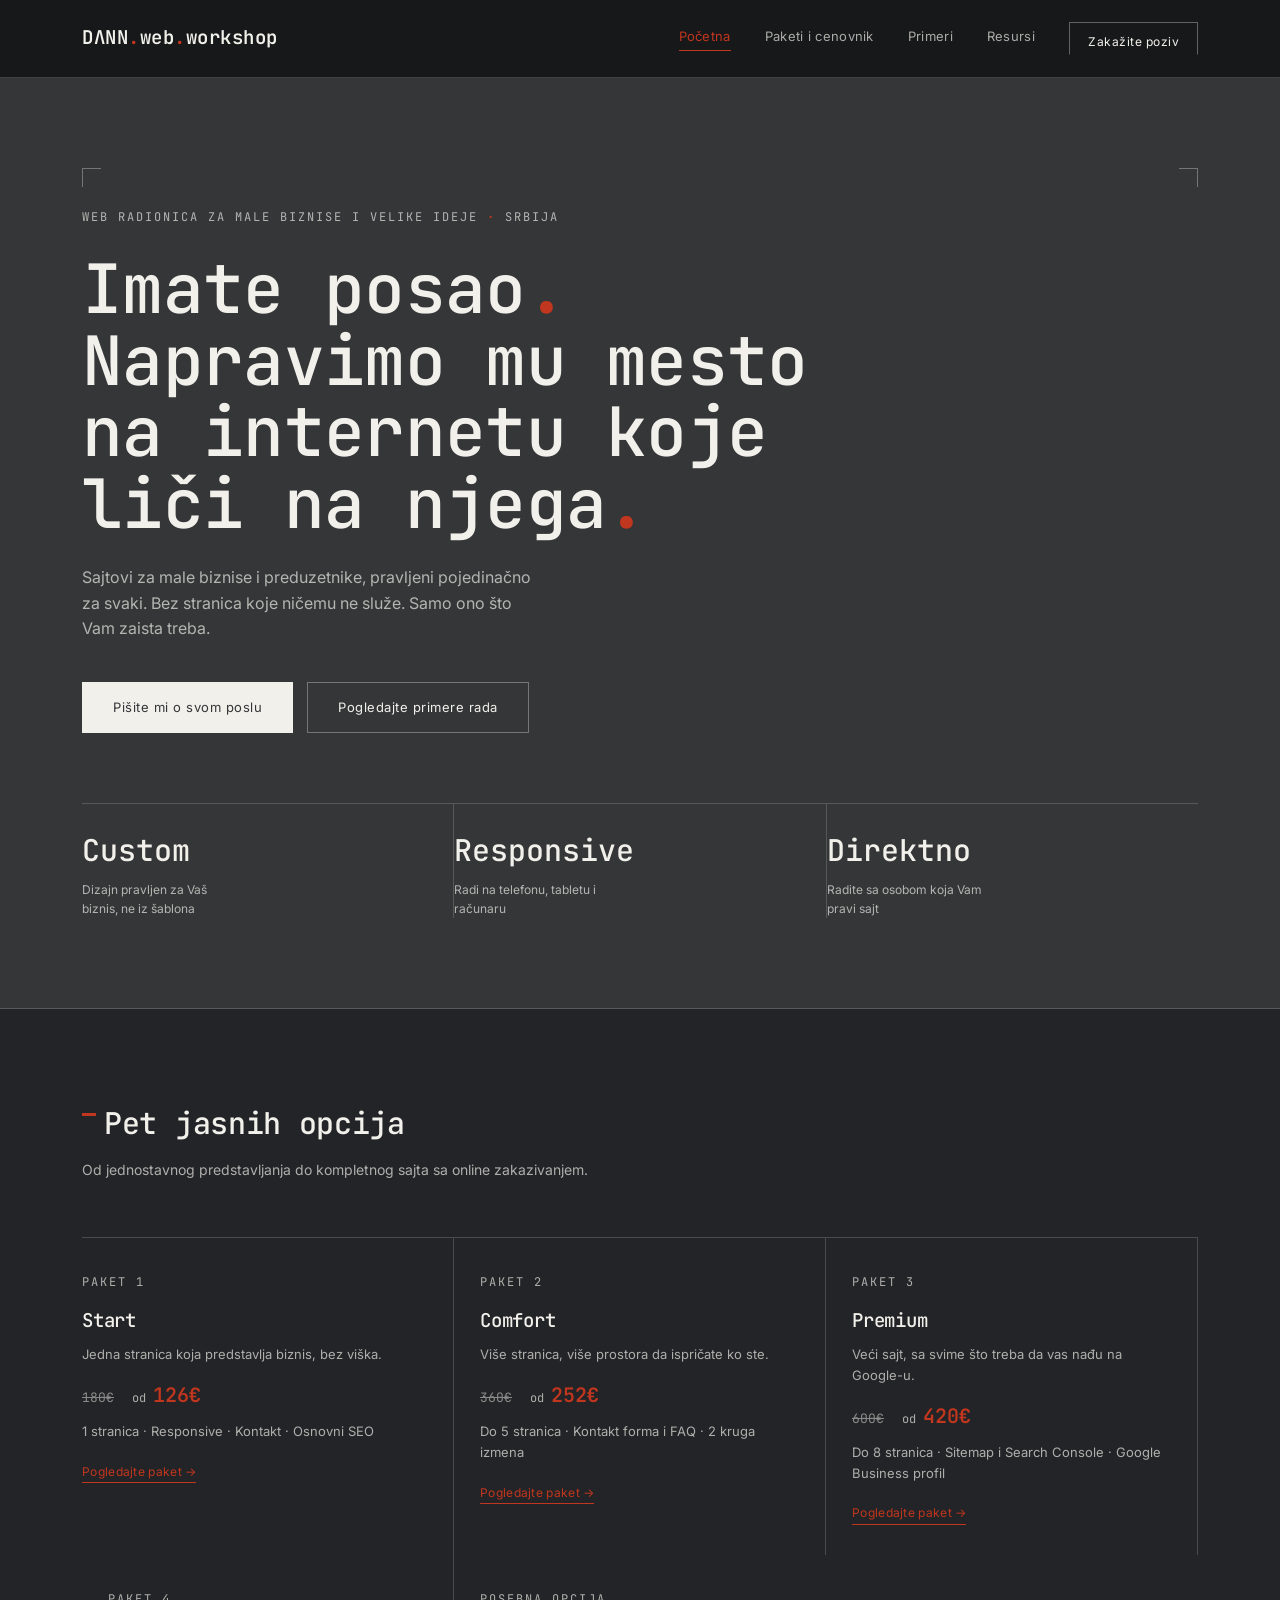
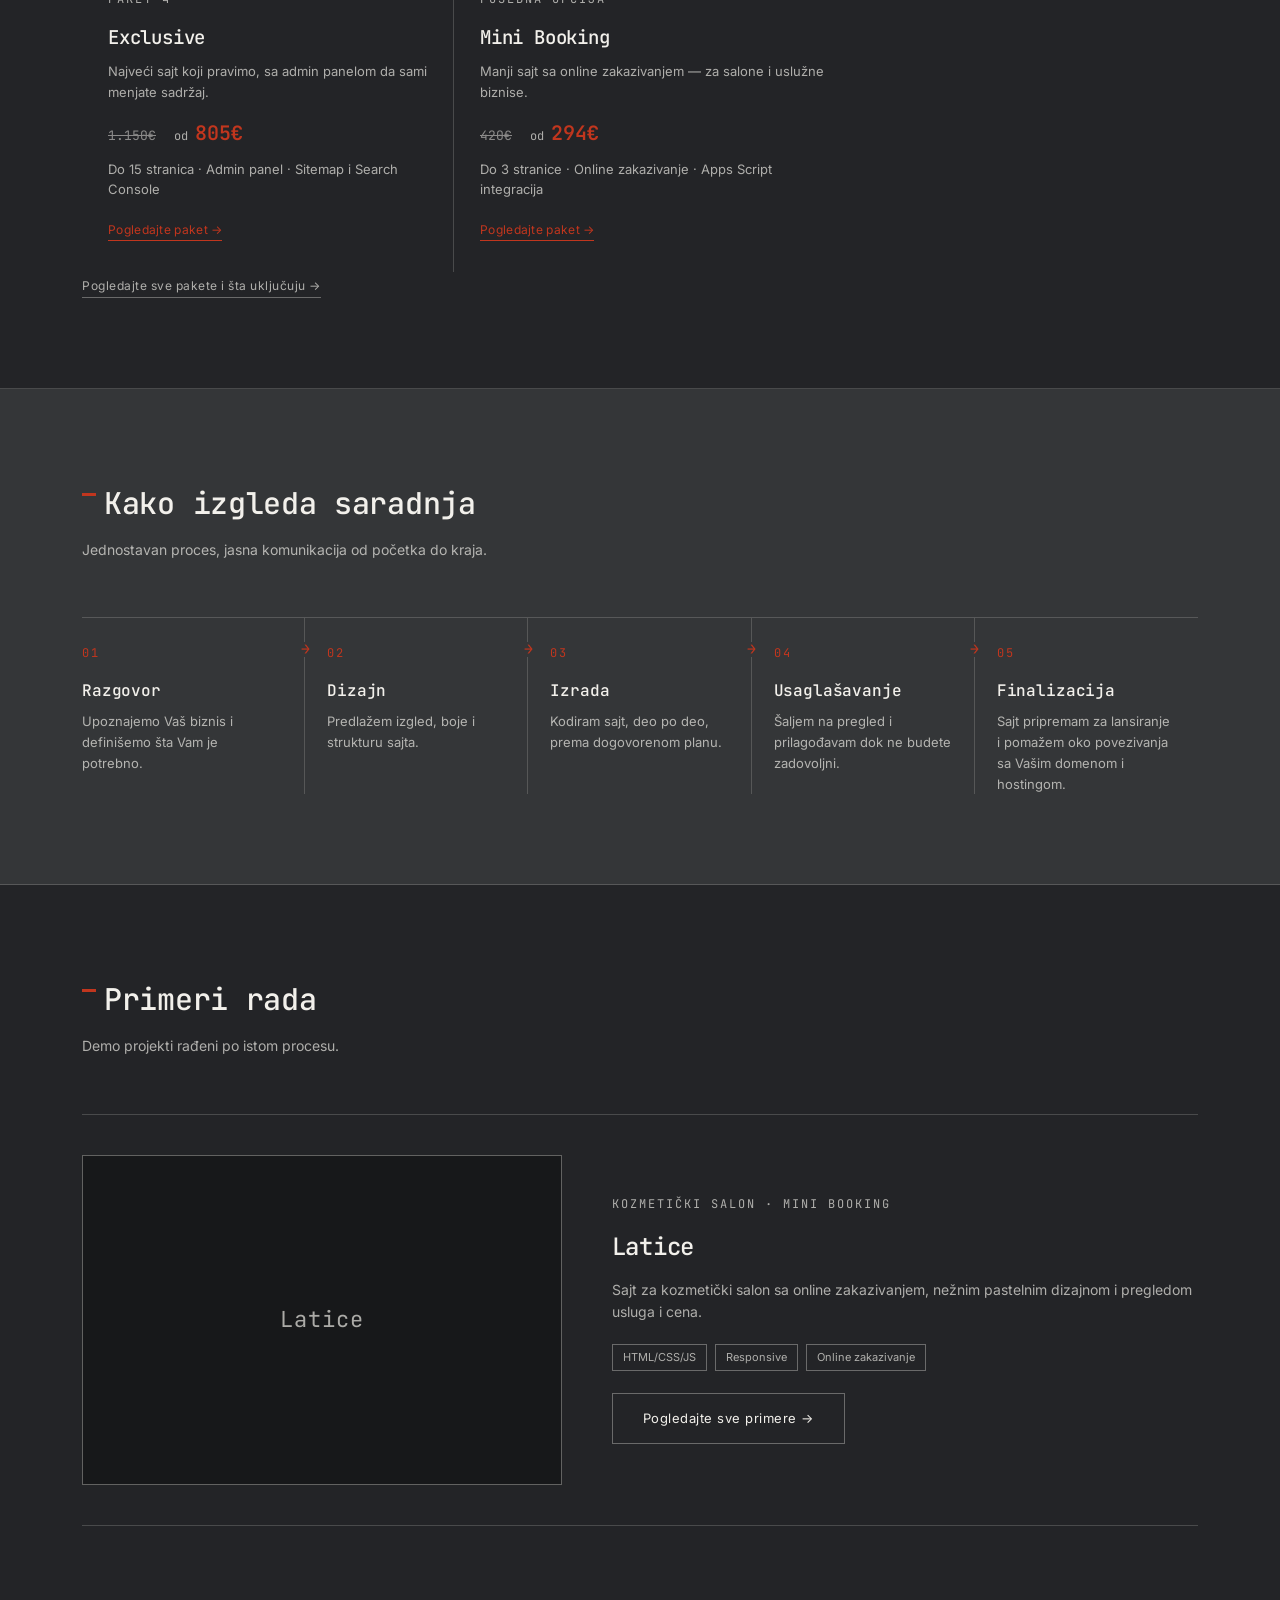
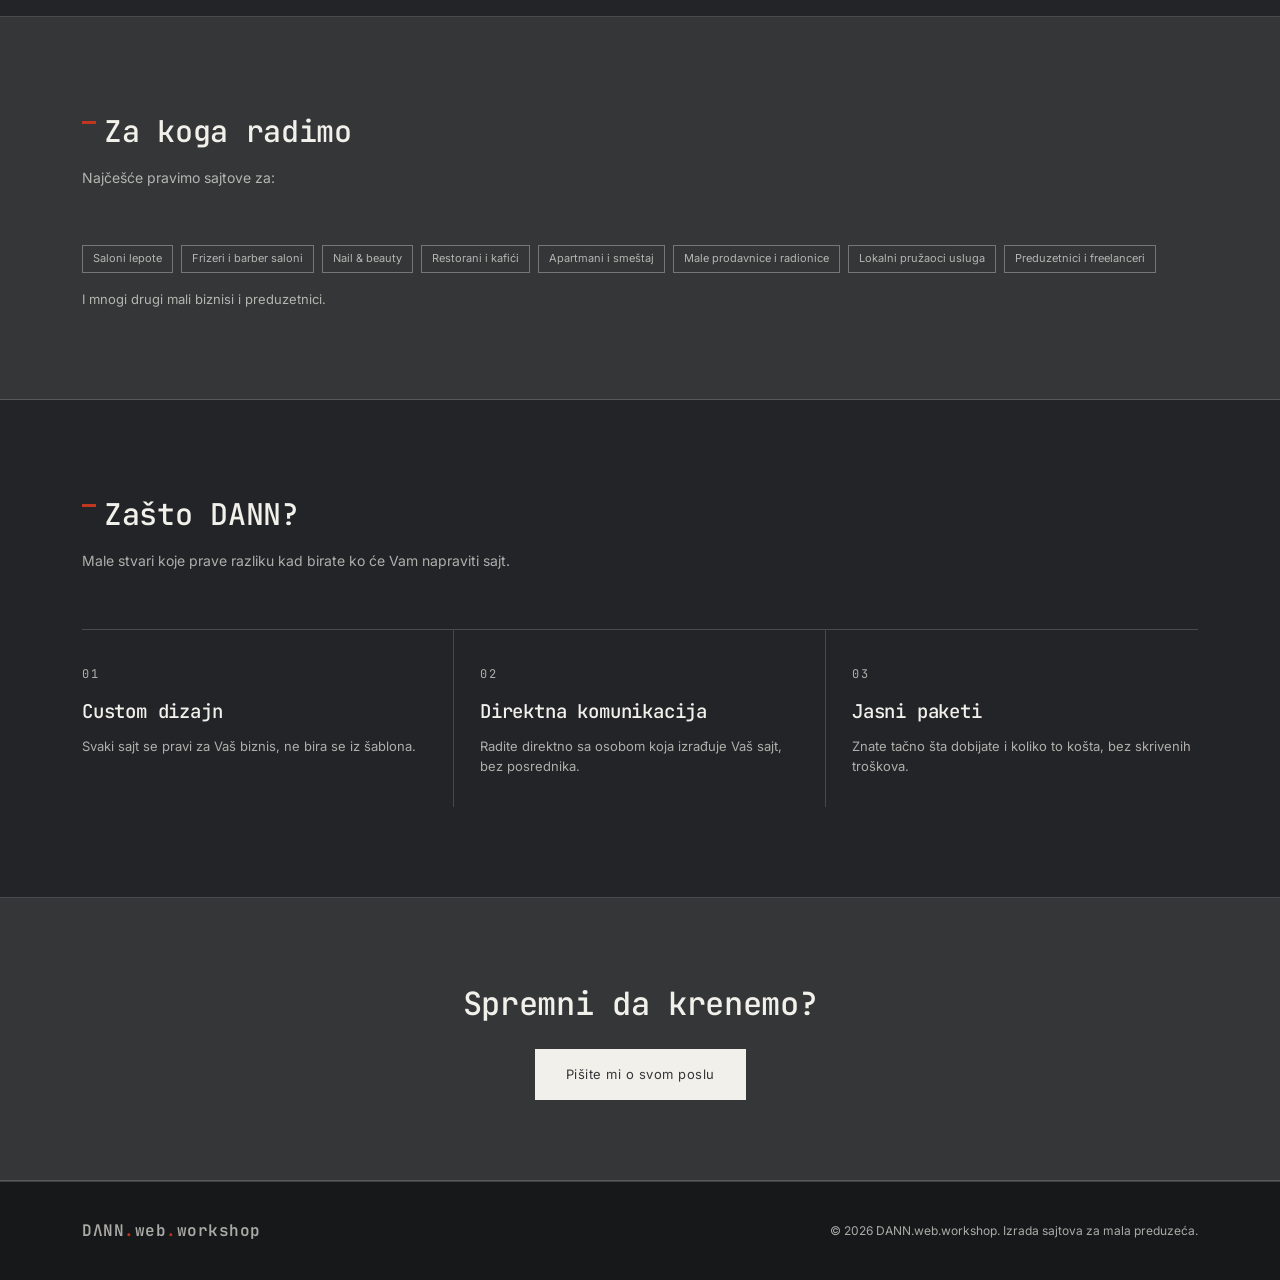
==== index.html @ cd4d071b "Add files via upload" ====
<!DOCTYPE html>
<html lang="sr">
<head>
<meta charset="UTF-8">
<meta name="viewport" content="width=device-width, initial-scale=1.0">
<meta name="color-scheme" content="light only">
<meta name="robots" content="noindex, follow"> <!-- UKLONI OVU LINIJU kad postavis pravi domen -->
<meta name="description" content="DANN.web.workshop — izrada modernih, brzih i funkcionalnih sajtova za mala preduzeća, preduzetnike i lokalne biznise.">
<link rel="canonical" href="https://dann-web.dann-standard.workers.dev/index.html">
<meta property="og:title" content="Izrada sajtova za male biznise | DANN.web.workshop">
<meta property="og:description" content="Custom sajtovi za male biznise, preduzetnike i lokalne uslužne delatnosti — jasni paketi, transparentne cene, direktna komunikacija.">
<meta property="og:type" content="website">
<meta property="og:url" content="https://dann-web.dann-standard.workers.dev/index.html">
<title>Izrada sajtova za male biznise | DANN.web.workshop</title>
<meta name="apple-mobile-web-app-title" content="DANN">
<meta name="apple-mobile-web-app-capable" content="yes">

<link rel="preconnect" href="https://fonts.googleapis.com">
<link href="https://fonts.googleapis.com/css2?family=JetBrains+Mono:wght@400;500;600;700&family=Inter:wght@300;400;500;600&display=swap" rel="stylesheet">

<link rel="icon" type="image/x-icon" href="favicon.ico">
<link rel="icon" type="image/png" sizes="16x16" href="favicon-16x16.png">
<link rel="icon" type="image/png" sizes="32x32" href="favicon-32x32.png">
<link rel="apple-touch-icon" sizes="180x180" href="apple-touch-icon.png">
<link rel="manifest" href="site.webmanifest">

<link rel="stylesheet" href="style.css">
</head>

<body>

<nav>
  <div class="container">
    <a href="index.html" class="brand" style="text-decoration:none;">
      DΛNN<span class="dot">.</span>web<span class="dot">.</span>workshop
    </a>

    <div class="nav-links">
      <a href="index.html" class="active">Početna</a>
      <a href="paketi.html">Paketi i cenovnik</a>
      <a href="primeri.html">Primeri</a>

      <a href="resursi.html">Resursi</a>
      <a href="kontakt.html" class="btn-nav">Zakažite poziv</a>
      <button class="burger" id="burgerBtn" aria-label="Otvorite meni" aria-expanded="false">
        <span></span><span></span><span></span>
      </button>
    </div>
  </div>
</nav>

<div class="mobile-menu" id="mobileMenu">
  <button class="mobile-menu__close" id="closeMenuBtn" aria-label="Zatvorite meni">ZATVORI ✕</button>
  <a href="index.html" class="mnav-link">Početna</a>
  <a href="paketi.html" class="mnav-link">Paketi i cenovnik</a>
  <a href="primeri.html" class="mnav-link">Primeri</a>
  <a href="resursi.html" class="mnav-link">Resursi</a>
  <a href="kontakt.html" class="mobile-menu__book mnav-link">Zakažite poziv</a>
</div>


<section class="hero">
  <div class="container">

    <span class="mono">
      Web radionica za male biznise i velike ideje
      <strong class="red-dot">·</strong> Srbija
    </span>

    <h1>
      Imate posao<strong class="red-dot">.</strong>
      Napravimo mu mesto na internetu koje liči na njega<strong class="red-dot">.</strong>
    </h1>

    <p>
      Sajtovi za male biznise i preduzetnike, pravljeni pojedinačno za svaki.
      Bez stranica koje ničemu ne služe. Samo ono što Vam zaista treba.
    </p>

    <div class="hero-actions">
      <a href="kontakt.html" class="btn-primary">
        Pišite mi o svom poslu
      </a>

      <a href="primeri.html" class="btn-secondary">
        Pogledajte primere rada
      </a>
    </div>

    <div class="hero-stats stagger">

      <div class="reveal">
        <div class="stat-num">Custom</div>
        <div class="stat-label">Dizajn pravljen za Vaš biznis, ne iz šablona</div>
      </div>

      <div class="reveal">
        <div class="stat-num">Responsive</div>
        <div class="stat-label">Radi na telefonu, tabletu i računaru</div>
      </div>

      <div class="reveal">
        <div class="stat-num">Direktno</div>
        <div class="stat-label">Radite sa osobom koja Vam pravi sajt</div>
      </div>

    </div>

  </div>
</section>


<section class="services section-surface">
  <div class="container">

    <div class="section-head">
      <h2>Pet jasnih opcija</h2>
      <p>
        Od jednostavnog predstavljanja do kompletnog sajta sa online zakazivanjem.
      </p>
    </div>

    <div class="teaser-row stagger">

      <div class="teaser-cell reveal">
        <span class="mono">Paket 1</span>
        <h3>Start</h3>
        <p>
          Jedna stranica koja predstavlja biznis, bez viška.
        </p>
        <div class="teaser-price">
          <span class="old">180€</span>
          <span class="new">126€</span>
        </div>
        <p class="teaser-features">1 stranica · Responsive · Kontakt · Osnovni SEO</p>
        <a href="paketi.html#start" class="teaser-cta">Pogledajte paket →</a>
      </div>

      <div class="teaser-cell reveal">
        <span class="mono">Paket 2</span>
        <h3>Comfort</h3>
        <p>
          Više stranica, više prostora da ispričate ko ste.
        </p>
        <div class="teaser-price">
          <span class="old">360€</span>
          <span class="new">252€</span>
        </div>
        <p class="teaser-features">Do 5 stranica · Kontakt forma i FAQ · 2 kruga izmena</p>
        <a href="paketi.html#comfort" class="teaser-cta">Pogledajte paket →</a>
      </div>

      <div class="teaser-cell reveal">
        <span class="mono">Paket 3</span>
        <h3>Premium</h3>
        <p>
          Veći sajt, sa svime što treba da vas nađu na Google-u.
        </p>
        <div class="teaser-price">
          <span class="old">600€</span>
          <span class="new">420€</span>
        </div>
        <p class="teaser-features">Do 8 stranica · Sitemap i Search Console · Google Business profil</p>
        <a href="paketi.html#premium" class="teaser-cta">Pogledajte paket →</a>
      </div>

      <div class="teaser-cell reveal">
        <span class="mono">Paket 4</span>
        <h3>Exclusive</h3>
        <p>
          Najveći sajt koji pravimo, sa admin panelom da sami menjate sadržaj.
        </p>
        <div class="teaser-price">
          <span class="old">1.150€</span>
          <span class="new">805€</span>
        </div>
        <p class="teaser-features">Do 15 stranica · Admin panel · Sitemap i Search Console</p>
        <a href="paketi.html#exclusive" class="teaser-cta">Pogledajte paket →</a>
      </div>

      <div class="teaser-cell reveal">
        <span class="mono">Posebna opcija</span>
        <h3>Mini Booking</h3>
        <p>
          Manji sajt sa online zakazivanjem — za salone i uslužne biznise.
        </p>
        <div class="teaser-price">
          <span class="old">420€</span>
          <span class="new">294€</span>
        </div>
        <p class="teaser-features">Do 3 stranice · Online zakazivanje · Apps Script integracija</p>
        <a href="paketi.html#mini-booking" class="teaser-cta">Pogledajte paket →</a>
      </div>

    </div>

    <a href="paketi.html" class="link-arrow">
      Pogledajte sve pakete i šta uključuju →
    </a>

  </div>
</section>


<section class="process">
  <div class="container">

    <div class="section-head">
      <h2>Kako izgleda saradnja</h2>
      <p>
        Jednostavan proces, jasna komunikacija od početka do kraja.
      </p>
    </div>

    <div class="process-grid stagger">

      <div class="process-step reveal">
        <span class="mono">01</span>
        <h3>Razgovor</h3>
        <p>
          Upoznajemo Vaš biznis i definišemo šta Vam je potrebno.
        </p>
      </div>

      <div class="process-step reveal">
        <span class="mono">02</span>
        <h3>Dizajn</h3>
        <p>
          Predlažem izgled, boje i strukturu sajta.
        </p>
      </div>

      <div class="process-step reveal">
        <span class="mono">03</span>
        <h3>Izrada</h3>
        <p>
          Kodiram sajt, deo po deo, prema dogovorenom planu.
        </p>
      </div>

      <div class="process-step reveal">
        <span class="mono">04</span>
        <h3>Usaglašavanje</h3>
        <p>
          Šaljem na pregled i prilagođavam dok ne budete zadovoljni.
        </p>
      </div>

      <div class="process-step reveal">
        <span class="mono">05</span>
        <h3>Finalizacija</h3>
        <p>
          Sajt pripremam za lansiranje i pomažem oko povezivanja sa Vašim domenom i hostingom.
        </p>
      </div>

    </div>

  </div>
</section>


<section class="portfolio section-surface" id="portfolio">
  <div class="container">

    <div class="section-head">
      <h2>Primeri rada</h2>
      <p>Demo projekti rađeni po istom procesu.</p>
    </div>

    <div class="portfolio-card reveal">

      <div class="portfolio-visual">
        <span>Latice</span>
      </div>

      <div class="portfolio-text">

        <span class="mono">
          Kozmetički salon · Mini Booking
        </span>

        <h3>Latice</h3>

        <p>
          Sajt za kozmetički salon sa online zakazivanjem, nežnim
          pastelnim dizajnom i pregledom usluga i cena.
        </p>

        <div class="tag-list">
          <span class="tag">HTML/CSS/JS</span>
          <span class="tag">Responsive</span>
          <span class="tag">Online zakazivanje</span>
        </div>

        <a href="primeri.html" class="btn-secondary">
          Pogledajte sve primere →
        </a>

      </div>
    </div>

  </div>
</section>


<section class="services-audience">
  <div class="container">

    <div class="section-head">
      <h2>Za koga radimo</h2>
      <p>Najčešće pravimo sajtove za:</p>
    </div>

    <div class="tag-list reveal" style="margin-bottom:16px;">
      <span class="tag">Saloni lepote</span>
      <span class="tag">Frizeri i barber saloni</span>
      <span class="tag">Nail &amp; beauty</span>
      <span class="tag">Restorani i kafići</span>
      <span class="tag">Apartmani i smeštaj</span>
      <span class="tag">Male prodavnice i radionice</span>
      <span class="tag">Lokalni pružaoci usluga</span>
      <span class="tag">Preduzetnici i freelanceri</span>
    </div>

    <p style="font-size:13px; color:var(--text-soft);">
      I mnogi drugi mali biznisi i preduzetnici.
    </p>

  </div>
</section>


<section class="services section-surface">
  <div class="container">

    <div class="section-head">
      <h2>Zašto DANN?</h2>
      <p>
        Male stvari koje prave razliku kad birate ko će Vam napraviti sajt.
      </p>
    </div>

    <div class="teaser-row stagger">

      <div class="teaser-cell reveal">
        <span class="mono">01</span>
        <h3>Custom dizajn</h3>
        <p>
          Svaki sajt se pravi za Vaš biznis, ne bira se iz šablona.
        </p>
      </div>

      <div class="teaser-cell reveal">
        <span class="mono">02</span>
        <h3>Direktna komunikacija</h3>
        <p>
          Radite direktno sa osobom koja izrađuje Vaš sajt, bez posrednika.
        </p>
      </div>

      <div class="teaser-cell reveal">
        <span class="mono">03</span>
        <h3>Jasni paketi</h3>
        <p>
          Znate tačno šta dobijate i koliko to košta, bez skrivenih troškova.
        </p>
      </div>

    </div>

  </div>
</section>


<section class="contact" style="padding: 80px 0; border-bottom: 1px solid var(--line); text-align:center;">

  <div class="container reveal">

    <h2 style="font-size:32px; margin-bottom:20px;">
      Spremni da krenemo?
    </h2>

    <a href="kontakt.html" class="btn-primary">
      Pišite mi o svom poslu
    </a>

  </div>

</section>


<footer>

  <div class="container" style="display:flex; justify-content:space-between; align-items:center; flex-wrap:wrap; gap:12px;">

    <div class="brand" style="font-size:16px;">
      DΛNN<span class="dot">.</span>web<span class="dot">.</span>workshop
    </div>

    <div>
      © 2026 DANN.web.workshop. Izrada sajtova za mala preduzeća.
    </div>

  </div>

</footer>


<script src="script.js"></script>

</body>
</html>
---- style.css ----
:root {
  --void: #17181A;
  --ink: #343638;
  --surface: #232427;
  --paper: #F2F0EB;
  --line: rgba(242,240,235,0.18);
  --line-strong: rgba(242,240,235,0.34);
  --text-soft: rgba(242,240,235,0.68);
  --accent: #C1361E;
  --ease: cubic-bezier(.22,.61,.36,1);
}
.red-dot {
  color: var(--accent);
  font-weight: 700;
  font-style: normal;
}
  * { margin: 0; padding: 0; box-sizing: border-box; }
  html { scroll-behavior: smooth; }

  body {
    font-family: 'Inter', sans-serif;
    background: var(--ink);
    color: var(--paper);
    line-height: 1.6;
  }

  h1, h2, h3 {
    font-family: 'JetBrains Mono', monospace;
    font-weight: 500;
    letter-spacing: -0.01em;
  }

  a { text-decoration: none; color: inherit; }

  .container {
    max-width: 1180px;
    margin: 0 auto;
    padding: 0 32px;
  }

  .mono {
    font-family: 'JetBrains Mono', monospace;
    font-size: 12px;
    letter-spacing: 2px;
    text-transform: uppercase;
    color: var(--text-soft);
  }

  /* ---------- BRAND / LOGO ---------- */
  .brand {
    font-family: 'JetBrains Mono', monospace;
    font-weight: 600;
    font-size: 19px;
    letter-spacing: 0.5px;
  }

  .brand .dot { color: var(--accent); }

  /* ---------- NAV ---------- */
 nav {
  position: sticky;
  top: 0;
  background: var(--void);
  border-bottom: 1px solid var(--line);
  z-index: 100;
}

  nav .container {
    display: flex;
    justify-content: space-between;
    align-items: center;
    padding: 22px 32px;
  }

  .nav-links {
    display: flex;
    align-items: center;
    gap: 34px;
    font-size: 13px;
    letter-spacing: 0.3px;
  }

  .burger {
    display: none;
    flex-direction: column;
    gap: 5px;
    width: 24px;
    background: none;
    border: none;
    cursor: pointer;
  }
  .burger span { height: 1px; background: var(--paper); width: 100%; }

  .nav-links a {
    position: relative;
    padding-bottom: 3px;
    border-bottom: 1px solid transparent;
    color: var(--text-soft);
    transition: color 0.2s ease, border-color 0.2s ease;
  }
  .nav-links a:hover { color: var(--paper); border-color: var(--line-strong); }

  .nav-links a.active {
    color: var(--accent);
    border-color: var(--accent);
  }

  .nav-links a:focus-visible,
  .btn-nav:focus-visible {
    outline: 2px solid var(--accent);
    outline-offset: 3px;
  }
  .nav-links a:active { opacity: 0.6; }

  .btn-nav {
    border: 1px solid var(--line-strong);
    color: var(--paper) !important;
    padding: 9px 18px;
    font-size: 12px;
    letter-spacing: 0.5px;
    transition: border-color 0.2s ease, color 0.2s ease;
  }
  .btn-nav:hover { border-color: var(--accent); color: var(--accent) !important; }

  /* ---------- HERO (asimetrican, blueprint uglovi) ---------- */
  .hero {
    padding: 130px 0 90px;
    border-bottom: 1px solid var(--line);
    position: relative;
  }

  .hero .container { position: relative; }

  .hero .container::before,
  .hero .container::after {
    content: '';
    position: absolute;
    width: 18px;
    height: 18px;
    top: -40px;
    border-top: 1px solid var(--line-strong);
  }
  .hero .container::before { left: 32px; border-left: 1px solid var(--line-strong); }
  .hero .container::after { right: 32px; border-right: 1px solid var(--line-strong); }

  .hero .mono { margin-bottom: 26px; display: block; }

  .hero h1 {
    font-size: clamp(38px, 6vw, 68px);
    line-height: 1.05;
    max-width: 780px;
    margin-bottom: 26px;
  }

  .hero h1 em {
    font-style: normal;
    color: var(--accent);
  }

  .hero p {
    font-size: 16px;
    color: var(--text-soft);
    max-width: 460px;
    margin-bottom: 40px;
  }

  .hero-actions { display: flex; gap: 14px; flex-wrap: wrap; }

  .btn-primary {
    display: inline-block;
    background: var(--paper);
    color: var(--ink);
    padding: 14px 30px;
    font-size: 13px;
    letter-spacing: 0.5px;
    border: 1px solid var(--paper);
    transition: background 0.2s ease, color 0.2s ease;
  }
  .btn-primary:hover { background: var(--accent); border-color: var(--accent); color: var(--paper); }

  .btn-secondary {
    display: inline-block;
    background: transparent;
    color: var(--paper);
    padding: 14px 30px;
    font-size: 13px;
    letter-spacing: 0.5px;
    border: 1px solid var(--line-strong);
    transition: border-color 0.2s ease, color 0.2s ease;
  }
  .btn-secondary:hover { border-color: var(--accent); color: var(--accent); }

  .hero-stats {
    display: flex;
    gap: 0;
    margin-top: 70px;
    border-top: 1px solid var(--line);
  }

  .hero-stats > div {
    flex: 1;
    padding: 22px 0 0;
    border-right: 1px solid var(--line);
  }
  .hero-stats > div:last-child { border-right: none; }

  .stat-num {
    font-family: 'JetBrains Mono', monospace;
    font-size: 30px;
    font-weight: 500;
  }
  .stat-label {
    font-size: 12px;
    color: var(--text-soft);
    margin-top: 6px;
    max-width: 160px;
  }

  /* ---------- SECTION HEAD ---------- */
  .section-head {
    margin-bottom: 56px;
    max-width: 560px;
  }
  .section-head h2 { font-size: 30px; margin-bottom: 12px; position: relative; padding-left: 22px; }
  .section-head h2::before {
    content: "";
    position: absolute;
    left: 0;
    top: 14px;
    width: 14px;
    height: 3px;
    background: var(--accent);
  }
  .section-head p { color: var(--text-soft); font-size: 14px; }

  /* ---------- PAGE TITLE (podstranice) ---------- */
  .page-title {
    padding: 140px 0 64px;
    border-bottom: 1px solid var(--line);
  }
  .page-title .mono { display: block; margin-bottom: 20px; }
  .page-title h1 { font-size: clamp(34px, 5vw, 52px); max-width: 760px; }
  .page-title p { color: var(--text-soft); font-size: 15px; max-width: 560px; margin-top: 18px; }

  /* ---------- USLUGE (teaser row na Početnoj) - bez kartica, samo hairline kolone ---------- */
  .services { padding: 90px 0; border-bottom: 1px solid var(--line); }

  .teaser-row {
    display: grid;
    grid-template-columns: repeat(3, 1fr);
    border-top: 1px solid var(--line);
  }
  .teaser-cell {
    padding: 30px 26px 30px 0;
    border-right: 1px solid var(--line);
  }
  .teaser-cell:last-child { border-right: none; padding-right: 0; }
  .teaser-cell:not(:first-child) { padding-left: 26px; }
  .teaser-cell h3 { font-size: 19px; margin: 12px 0 8px; }
  .teaser-cell p { font-size: 13px; color: var(--text-soft); }

  .teaser-price {
    margin: 14px 0 10px;
    font-family: 'JetBrains Mono', monospace;
  }
  .teaser-price .old {
    text-decoration: line-through;
    opacity: .5;
    font-size: 13px;
    margin-right: 8px;
  }
  .teaser-price .new { font-size: 20px; font-weight: 600; color: var(--accent); }
  .teaser-price .new::before { content: 'od '; font-size: 12px; font-weight: 400; color: var(--text-soft); }

  .teaser-features {
    font-size: 12px;
    color: var(--text-soft);
    margin-bottom: 16px;
    line-height: 1.6;
  }

  .teaser-cta {
    display: inline-block;
    font-size: 12px;
    letter-spacing: 0.3px;
    color: var(--accent);
    border-bottom: 1px solid var(--accent);
    padding-bottom: 1px;
  }
  .teaser-cta:hover { opacity: .8; }

  .link-arrow {
    display: inline-block;
    font-size: 12px;
    letter-spacing: 0.5px;
    color: var(--text-soft);
    border-bottom: 1px solid var(--line-strong);
    padding-bottom: 2px;
  }
  .link-arrow:hover { color: var(--accent); border-color: var(--accent); }

  /* ---------- PROCES teaser (Početna) - asimetrican, bez ikonica ---------- */
  .process { padding: 90px 0; border-bottom: 1px solid var(--line); }

  .process-grid {
    display: grid;
    grid-template-columns: repeat(5, 1fr);
    gap: 0;
    border-top: 1px solid var(--line);
  }
  .process-step {
    position: relative;
    padding: 26px 22px 0 0;
    border-right: 1px solid var(--line);
  }
  .process-step:last-child { border-right: none; }
  .process-step:not(:first-child) { padding-left: 22px; }
  .process-step:not(:last-child)::after {
    content: '→';
    position: absolute;
    top: 24px;
    right: -13px;
    color: var(--accent);
    font-family: 'JetBrains Mono', monospace;
    font-size: 15px;
    line-height: 1;
    background: var(--ink);
    width: 24px;
    text-align: center;
  }
  .process-step .mono { color: var(--accent); margin-bottom: 14px; display: block; }
  .process-step h3 { font-size: 16px; margin-bottom: 8px; }
  .process-step p { font-size: 13px; color: var(--text-soft); }

  /* ---------- PORTFOLIO teaser (Početna) ---------- */
  .portfolio { padding: 90px 0; border-bottom: 1px solid var(--line); }

  .portfolio-card {
    display: grid;
    grid-template-columns: 0.9fr 1.1fr;
    gap: 50px;
    align-items: center;
    border-top: 1px solid var(--line);
    border-bottom: 1px solid var(--line);
    padding: 40px 0;
  }

.portfolio-visual {
  aspect-ratio: 16/11;
  background: var(--void);
  border: 1px solid var(--line-strong);
  display: flex; align-items: center; justify-content: center;
}
  .portfolio-visual span {
    font-family: 'JetBrains Mono', monospace;
    font-size: 22px;
    color: var(--text-soft);
    letter-spacing: 1px;
  }

  .portfolio-text .mono { margin-bottom: 14px; display: block; }
  .portfolio-text h3 { font-size: 24px; margin-bottom: 12px; }
  .portfolio-text p { font-size: 14px; color: var(--text-soft); margin-bottom: 20px; }

  .tag-list { display: flex; gap: 8px; flex-wrap: wrap; margin-bottom: 22px; }
  .tag {
    font-size: 11px;
    padding: 4px 10px;
    border: 1px solid var(--line-strong);
    color: var(--text-soft);
  }

  /* ---------- ZA KOGA RADIMO (Početna) ---------- */
  .services-audience { padding: 90px 0; border-bottom: 1px solid var(--line); }


  /* ---------- CENOVNIK — LEDGER STIL, ne kartice ---------- */
  .price-grid {
  display: grid;
  grid-template-columns: repeat(4, 1fr);
  border-top: 1px solid var(--line-strong);
  border-bottom: 1px solid var(--line-strong);
}

  /* Za sekcije sa samo jednim paketom (npr. Mini Booking) —
     ista vizuelna porodica kao price-grid, ali bez praznih kolona */
  .price-grid-single {
    display: grid;
    grid-template-columns: minmax(0, 420px);
    border-top: 1px solid var(--line-strong);
    border-bottom: 1px solid var(--line-strong);
  }
  .price-grid-single .price-card { padding-right: 0; }

  /* Istaknuta promo napomena iznad cenovnika */
  .promo-banner {
    font-size: 13px;
    color: var(--text-soft);
    border: 1px solid var(--line-strong);
    padding: 14px 20px;
    margin-bottom: 40px;
    display: flex;
    align-items: baseline;
    gap: 10px;
    flex-wrap: wrap;
  }
  .promo-banner .mono { color: var(--accent); }
  .promo-banner strong { color: var(--paper); }

  .price-card {
    padding: 34px 26px 34px 0;
    border-right: 1px solid var(--line);
  }
  .price-card:last-child { border-right: none; }
  .price-card:not(:first-child) { padding-left: 26px; }

  .price-card.featured { border-left: none; }
  .price-card.featured .mono { color: var(--accent); }

  .price-card h3 { font-size: 17px; margin: 10px 0 8px; color: var(--text-soft); font-weight: 400; }

  .price-amount {
    font-family: 'JetBrains Mono', monospace;
    font-size: 34px;
    font-weight: 500;
    margin: 10px 0 14px;
  }
  .price-amount span { font-size: 13px; font-weight: 400; color: var(--text-soft); }
  .price-desc { font-size: 13px; color: var(--text-soft); margin-bottom: 18px; }

  .price-features {
    list-style: none;
    font-size: 13px;
    color: var(--text-soft);
  }
  .price-features li {
    padding: 7px 0;
    padding-left: 16px;
    position: relative;
    border-top: 1px solid var(--line);
  }
  .price-features li:first-child { border-top: none; }
  .price-features li::before {
    content: '–';
    position: absolute;
    left: 0;
    color: var(--accent);
  }

  /* ---------- CENOVNIK — DODACI (ledger tabela) ---------- */
  .addon-section { padding: 90px 0; border-bottom: 1px solid var(--line); }

  .addon-table {
    border-top: 1px solid var(--line-strong);
  }

  .addon-row {
    display: grid;
    grid-template-columns: 1fr 160px 100px;
    align-items: baseline;
    padding: 16px 0;
    border-bottom: 1px solid var(--line);
    gap: 16px;
  }

  .addon-row .naziv { font-size: 14px; display: block; }
  .addon-row .opis { font-size: 12.5px; color: var(--text-soft); display: block; margin-top: 3px; }
  .addon-row .ukljuceno {
    font-size: 11.5px;
    color: var(--text-soft);
    text-align: left;
  }
  .addon-row .cena {
    font-family: 'JetBrains Mono', monospace;
    font-weight: 500;
    white-space: nowrap;
    font-size: 14px;
    color: var(--accent);
    text-align: right;
  }
  .addon-row .cena-old {
    display: block;
    font-size: 11px;
    font-weight: 400;
    text-decoration: line-through;
    opacity: .5;
    color: var(--text-soft);
  }
  .addon-row .cena-new {
    display: block;
    font-size: 15px;
    font-weight: 600;
    color: var(--accent);
    margin-top: 2px;
  }

  /* ---------- PROCES stranica — indeks, ne kartice ---------- */
  .timeline { padding: 100px 0; }

  .timeline-list {
    border-top: 1px solid var(--line-strong);
  }

  .timeline-item {
    display: grid;
    grid-template-columns: 90px 1fr;
    gap: 28px;
    padding: 30px 0;
    border-bottom: 1px solid var(--line);
  }

  .timeline-num {
    font-family: 'JetBrains Mono', monospace;
    font-size: 13px;
    letter-spacing: 1px;
    color: var(--accent);
    padding-top: 4px;
  }

  .timeline-content h3 { font-size: 19px; margin-bottom: 8px; font-weight: 500; }
  .timeline-content p { color: var(--text-soft); font-size: 14px; max-width: 520px; }

  /* ---------- DEMO / PRIMERI ---------- */
  .demo-grid { padding: 90px 0; }

  .demo-card {
    display: grid;
    grid-template-columns: 0.9fr 1.1fr;
    gap: 50px;
    align-items: center;
    padding: 40px 0;
    border-bottom: 1px solid var(--line);
  }
  .demo-card:first-child { border-top: 1px solid var(--line-strong); }

  .demo-visual {
    aspect-ratio: 16/11;
    display: flex;
    align-items: center;
    justify-content: center;
    border: 1px solid var(--line-strong);
  }
  .demo-visual span {
    font-family: 'JetBrains Mono', monospace;
    font-size: 20px;
    letter-spacing: 1px;
  }

.demo-latice,
.demo-stil,
.demo-sapica {
  background: var(--surface);
}

.demo-latice span { color: #D9A7A0; }
.demo-stil span { color: #C9A66B; }
.demo-sapica span { color: #9FC98A; }

  /* ---------- O NAMA / ABOUT ---------- */
  .about { padding: 90px 0; border-bottom: 1px solid var(--line); }

  .about-grid {
    display: grid;
    grid-template-columns: 1fr 1.4fr;
    gap: 50px;
    border-top: 1px solid var(--line);
    padding-top: 40px;
  }
  .about h2 { font-size: 28px; margin-bottom: 18px; }
  .about-text p { font-size: 15px; color: var(--text-soft); margin-bottom: 16px; max-width: 560px; }

  /* ---------- FAQ ---------- */
  .faq { padding: 90px 0; border-bottom: 1px solid var(--line); }

  .faq-list { border-top: 1px solid var(--line-strong); }

  .faq-item {
    border-bottom: 1px solid var(--line);
    padding: 18px 0;
  }

  .faq-item summary {
    cursor: pointer;
    font-family: 'JetBrains Mono', monospace;
    font-size: 15px;
    list-style: none;
    display: flex;
    justify-content: space-between;
    align-items: center;
    gap: 16px;
  }
  .faq-item summary::-webkit-details-marker { display: none; }
  .faq-item summary::after {
    content: '+';
    font-size: 22px;
    line-height: 1;
    color: var(--accent);
    flex-shrink: 0;
    transition: transform .3s var(--ease);
  }
  .faq-item[open] summary::after { transform: rotate(45deg); }

  .faq-item p {
    margin-top: 12px;
    font-size: 14px;
    color: var(--text-soft);
    max-width: 640px;
  }

  /* ---------- KONTAKT ---------- */
  .contact { padding: 90px 0; }

  .contact-grid {
    display: grid;
    grid-template-columns: 0.8fr 1.2fr;
    gap: 60px;
    border-top: 1px solid var(--line);
    padding-top: 44px;
  }

  .contact-info h2 { font-size: 28px; margin-bottom: 18px; }
  .contact-info p { color: var(--text-soft); font-size: 14px; margin-bottom: 30px; max-width: 380px; }

  .contact-detail { margin-bottom: 20px; }
  .contact-detail .mono { margin-bottom: 4px; display: block; }
  .contact-detail div:last-child { font-size: 15px; }

  .form-group { margin-bottom: 20px; }
  .form-group label {
    display: block;
    font-size: 11px;
    letter-spacing: 0.5px;
    color: var(--text-soft);
    margin-bottom: 8px;
    text-transform: uppercase;
  }
  .form-group input,
  .form-group select,
  .form-group textarea {
    width: 100%;
    padding: 12px 0;
    border: none;
    border-bottom: 1px solid var(--line-strong);
    background: transparent;
    font-family: 'Inter', sans-serif;
    font-size: 14px;
    color: var(--paper);
  }
  .form-group select option { color: #111; }
  .form-group input:focus,
  .form-group select:focus,
  .form-group textarea:focus {
    outline: none;
    border-bottom-color: var(--accent);
  }
  .form-group textarea { resize: vertical; min-height: 80px; }

  .btn-submit {
    background: var(--paper);
    color: var(--ink);
    border: 1px solid var(--paper);
    padding: 14px 30px;
    font-family: 'Inter', sans-serif;
    font-size: 13px;
    letter-spacing: 0.5px;
    cursor: pointer;
    transition: background 0.2s ease, color 0.2s ease;
  }
  .btn-submit:hover { background: var(--accent); border-color: var(--accent); color: var(--paper); }

  .confirmation {
    display: none;
    margin-top: 20px;
    padding-top: 16px;
    border-top: 1px solid var(--line);
    font-size: 13px;
    color: var(--text-soft);
  }

  /* ---------- FOOTER ---------- */
  footer {
    padding: 36px 0;
    background: var(--void);
    border-top: 1px solid var(--line);
    font-size: 12px;
    color: var(--text-soft);
  }

  /* ---------- RESPONSIVE ---------- */
  @media (max-width: 860px) {
    .nav-links a:not(.btn-nav) { display: none; }
    .burger { display: flex; }
    .price-grid { grid-template-columns: 1fr; }
    .price-card { border-right: none !important; padding-left: 0 !important; border-bottom: 1px solid var(--line); padding-bottom: 30px; }
    .teaser-row { grid-template-columns: 1fr; }
    .teaser-cell { border-right: none !important; padding-left: 0 !important; border-bottom: 1px solid var(--line); padding-bottom: 24px; }
    .process-grid { grid-template-columns: 1fr; }
    .process-step { border-right: none !important; padding-left: 0 !important; padding-right: 0 !important; border-bottom: 1px solid var(--line); padding-bottom: 24px; margin-bottom: 24px; }
    .process-step:last-child { border-bottom: none; margin-bottom: 0; }
    .process-step::after { content: '↓' !important; right: auto !important; left: 50%; top: auto !important; bottom: -21px; transform: translateX(-50%); }
    .process-step:last-child::after { display: none; }
    .portfolio-card, .demo-card { grid-template-columns: 1fr; }
    .about-grid, .contact-grid { grid-template-columns: 1fr; }
    .addon-row { grid-template-columns: 1fr; gap: 4px; }
    .addon-row .cena { text-align: left; }
    .hero-stats { flex-direction: column; }
    .hero-stats > div { border-right: none; border-bottom: 1px solid var(--line); padding-bottom: 16px; margin-bottom: 16px; }
  }
/* ---------- SVESNA SMENA TONOVA (ne automatska po klasi) ----------
   Podrazumevana pozadina stranice je --ink (srednji graphite).
   .section-surface svesno zatamnjuje pojedinu sekciju na --surface,
   da bi se sekcije jasno smenjivale — dodaje se ručno u HTML-u,
   naizmenično, ne svakoj sekciji određene klase. */
.section-surface { background: var(--surface); }

/* ---------- SCROLL REVEAL ---------- */
.reveal {
  opacity: 0;
  transform: translateY(26px);
  transition: opacity .7s var(--ease), transform .7s var(--ease);
}
.reveal.is-visible { opacity: 1; transform: translateY(0); }

/* Sekvencijalno pojavljivanje dece unutar iste grupe —
   dodati klasu "stagger" na roditelja (grid/red), reveal na svako dete */
.stagger > *:nth-child(1) { transition-delay: 0s; }
.stagger > *:nth-child(2) { transition-delay: .08s; }
.stagger > *:nth-child(3) { transition-delay: .16s; }
.stagger > *:nth-child(4) { transition-delay: .24s; }
.stagger > *:nth-child(5) { transition-delay: .32s; }
.stagger > *:nth-child(6) { transition-delay: .40s; }
.stagger > *:nth-child(7) { transition-delay: .48s; }

/* Suptilan hover na logotip — mala, elegantna mikro-interakcija */
.brand .dot {
  display: inline-block;
  transition: transform .3s var(--ease);
}
.brand:hover .dot { transform: scale(1.4); }

@media (prefers-reduced-motion: reduce) {
  html { scroll-behavior: auto; }
  .reveal { opacity: 1 !important; transform: none !important; transition: none !important; }
  .brand .dot { transition: none; }
  .hero .container { transform: none !important; }
}
/* ---------- MOBILE MENU OVERLAY ---------- */
.mobile-menu {
  position: fixed;
  inset: 0;
  background: var(--void);
  z-index: 600;
  display: flex;
  flex-direction: column;
  justify-content: center;
  padding: 32px;
  transform: translateY(-100%);
  transition: transform .5s var(--ease);
}
.mobile-menu.open { transform: translateY(0); }

.mobile-menu__close {
  position: absolute;
  top: 26px;
  right: 32px;
  background: none;
  border: none;
  cursor: pointer;
  font-family: 'JetBrains Mono', monospace;
  font-size: 12px;
  letter-spacing: 0.5px;
  color: var(--text-soft);
}

.mobile-menu a.mnav-link {
  font-family: 'JetBrains Mono', monospace;
  font-size: clamp(22px, 6.5vw, 30px);
  color: var(--paper);
  display: block;
  padding: 12px 0;
  border-bottom: 1px solid var(--line);
  transition: border-color .2s ease, color .2s ease;
}
.mobile-menu a.mnav-link:active {
  border-bottom-color: var(--accent);
  color: var(--accent);
}
.mobile-menu a.mnav-link:focus-visible {
  outline: 2px solid var(--accent);
  outline-offset: 2px;
}

.mobile-menu__book {
  margin-top: 28px;
  align-self: flex-start;
  display: inline-flex;
  width: auto;
  background: none !important;
  border: 1px solid var(--accent) !important;
  color: var(--accent) !important;
  border-radius: 24px;
  padding: 12px 26px;
  font-size: 13px;
  letter-spacing: 0.5px;
  font-weight: 600;
  transition: background .2s ease, color .2s ease;
}
.mobile-menu__book:active {
  background: var(--accent) !important;
  color: var(--void) !important;
  opacity: 1;
}

/* ---------- SKRIVEN DETALJ + POPUP (samo paketi.html) ---------- */
.hidden-detail {
  position: fixed;
  right: 10px;
  top: 50%;
  transform: translateY(-50%);
  writing-mode: vertical-rl;
  font-family: 'Space Mono', monospace;
  font-size: 10px;
  letter-spacing: 0.18em;
  color: var(--line-strong);
  background: none;
  border: none;
  cursor: pointer;
  padding: 10px 4px;
  z-index: 300;
  opacity: 0.5;
  transition: opacity .4s var(--ease), color .4s var(--ease);
}
.hidden-detail:hover,
.hidden-detail:focus-visible {
  opacity: 1;
  color: var(--accent);
}

.detail-modal {
  position: fixed;
  inset: 0;
  background: rgba(23, 24, 26, 0.92);
  z-index: 700;
  display: flex;
  align-items: center;
  justify-content: center;
  padding: 24px;
  opacity: 0;
  pointer-events: none;
  transition: opacity .4s var(--ease);
}
.detail-modal.open { opacity: 1; pointer-events: auto; }

.detail-modal__box {
  background: var(--surface);
  border: 1px solid var(--line-strong);
  border-radius: 12px;
  padding: 44px 36px;
  max-width: 400px;
  text-align: center;
  transform: translateY(14px);
  transition: transform .4s var(--ease);
}
.detail-modal.open .detail-modal__box { transform: translateY(0); }

.detail-modal__box .mono {
  font-family: 'Space Mono', monospace;
  font-size: 11px;
  letter-spacing: 0.16em;
  color: var(--accent);
  margin-bottom: 16px;
  display: block;
}
.detail-modal__box h3 {
  font-family: 'JetBrains Mono', monospace;
  font-size: 24px;
  margin-bottom: 14px;
  color: var(--paper);
}
.detail-modal__box p {
  color: var(--text-soft);
  margin-bottom: 26px;
  font-size: 14px;
  line-height: 1.6;
}
.detail-modal__actions {
  display: flex;
  flex-direction: column;
  gap: 12px;
  align-items: center;
}
.detail-modal__close {
  background: none;
  border: none;
  color: var(--text-soft);
  font-family: 'Space Mono', monospace;
  font-size: 12px;
  cursor: pointer;
  padding: 4px;
}
.detail-modal__close:hover { color: var(--paper); }

@media (max-width: 640px) {
  .hidden-detail { right: 4px; font-size: 9px; }
}
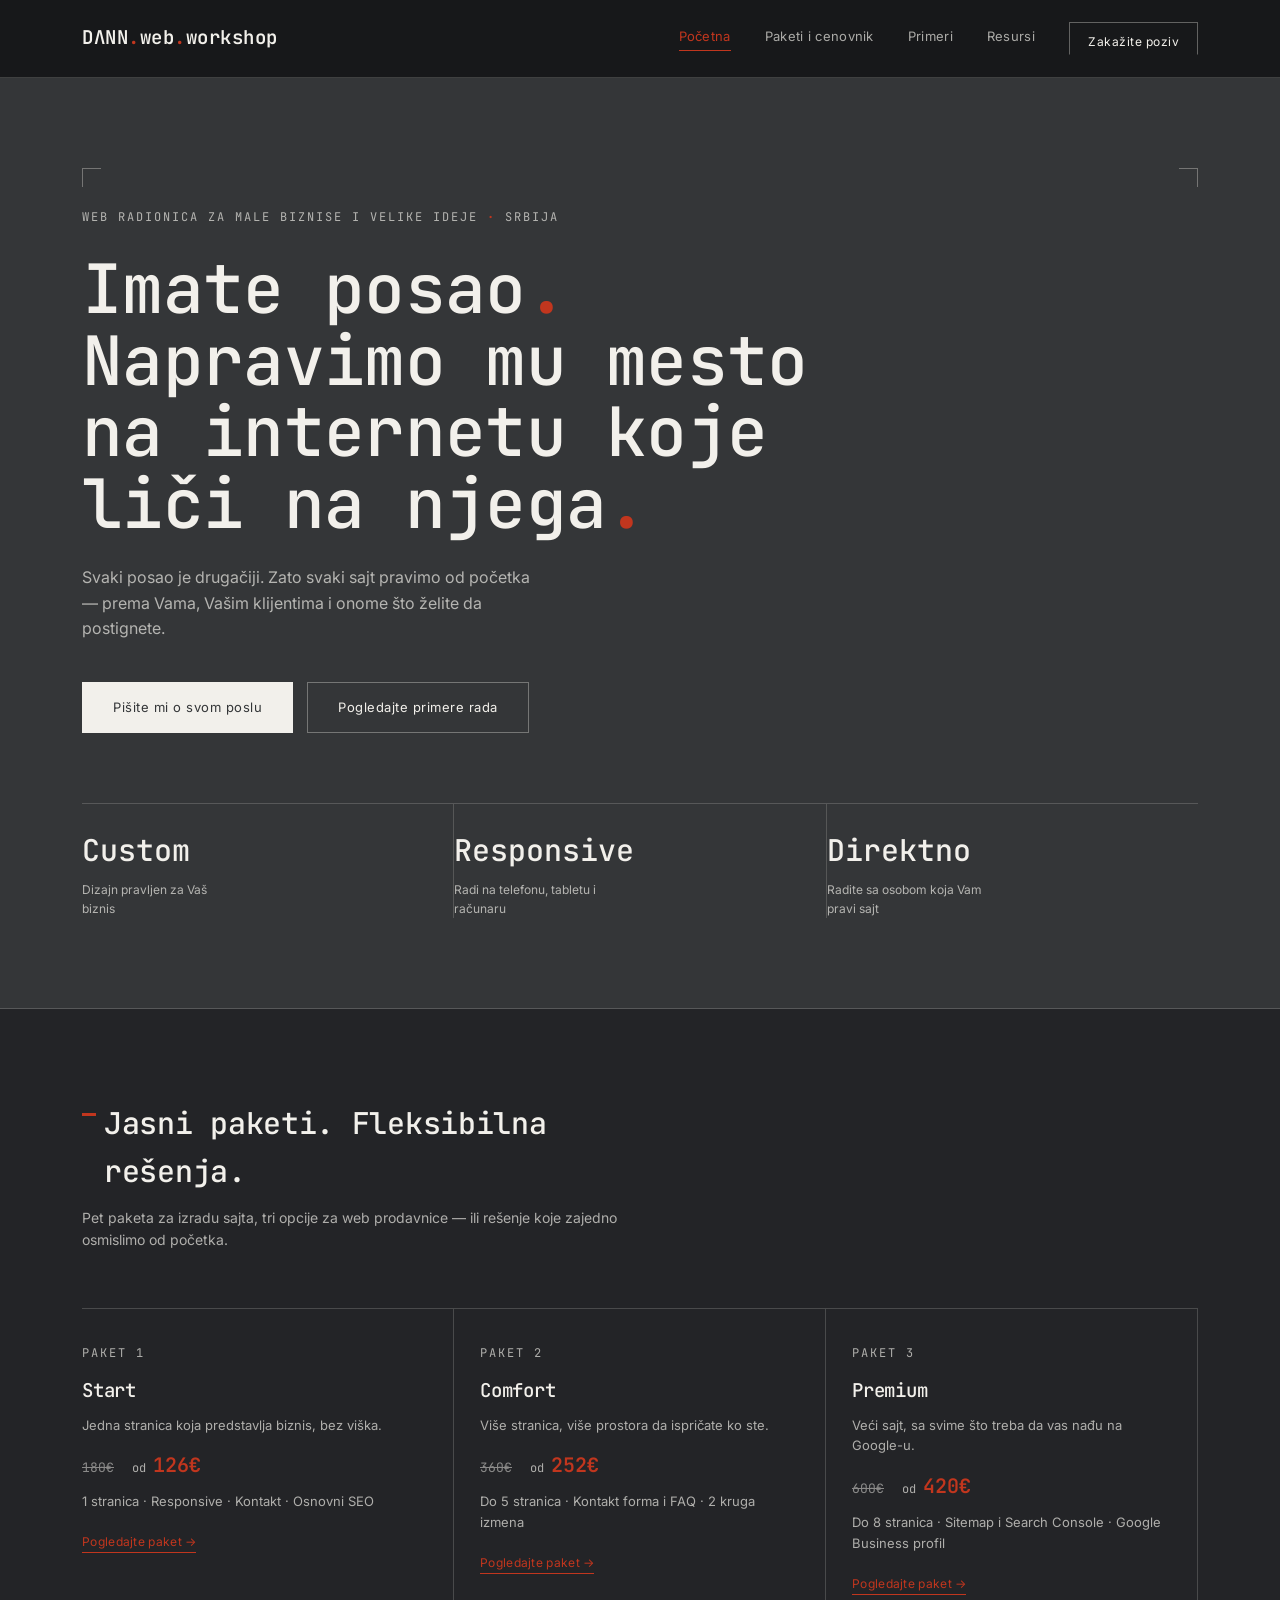
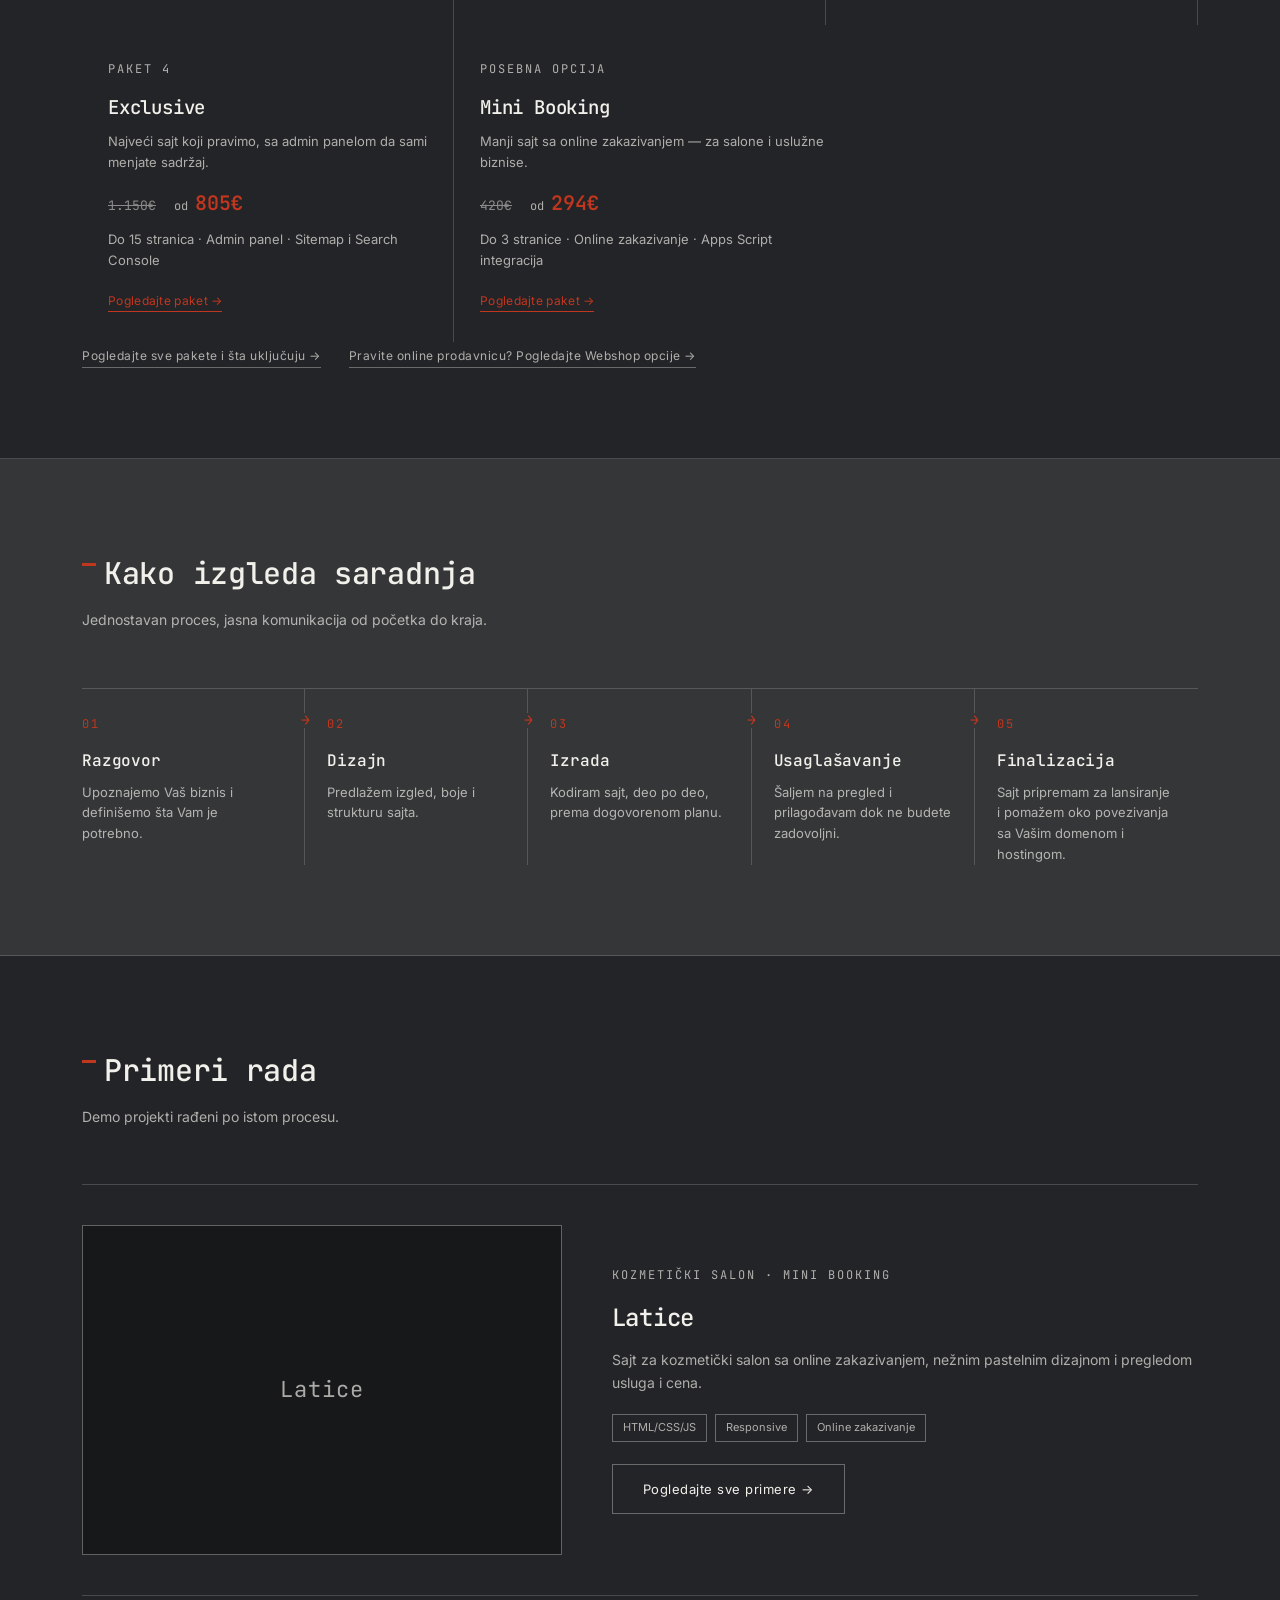
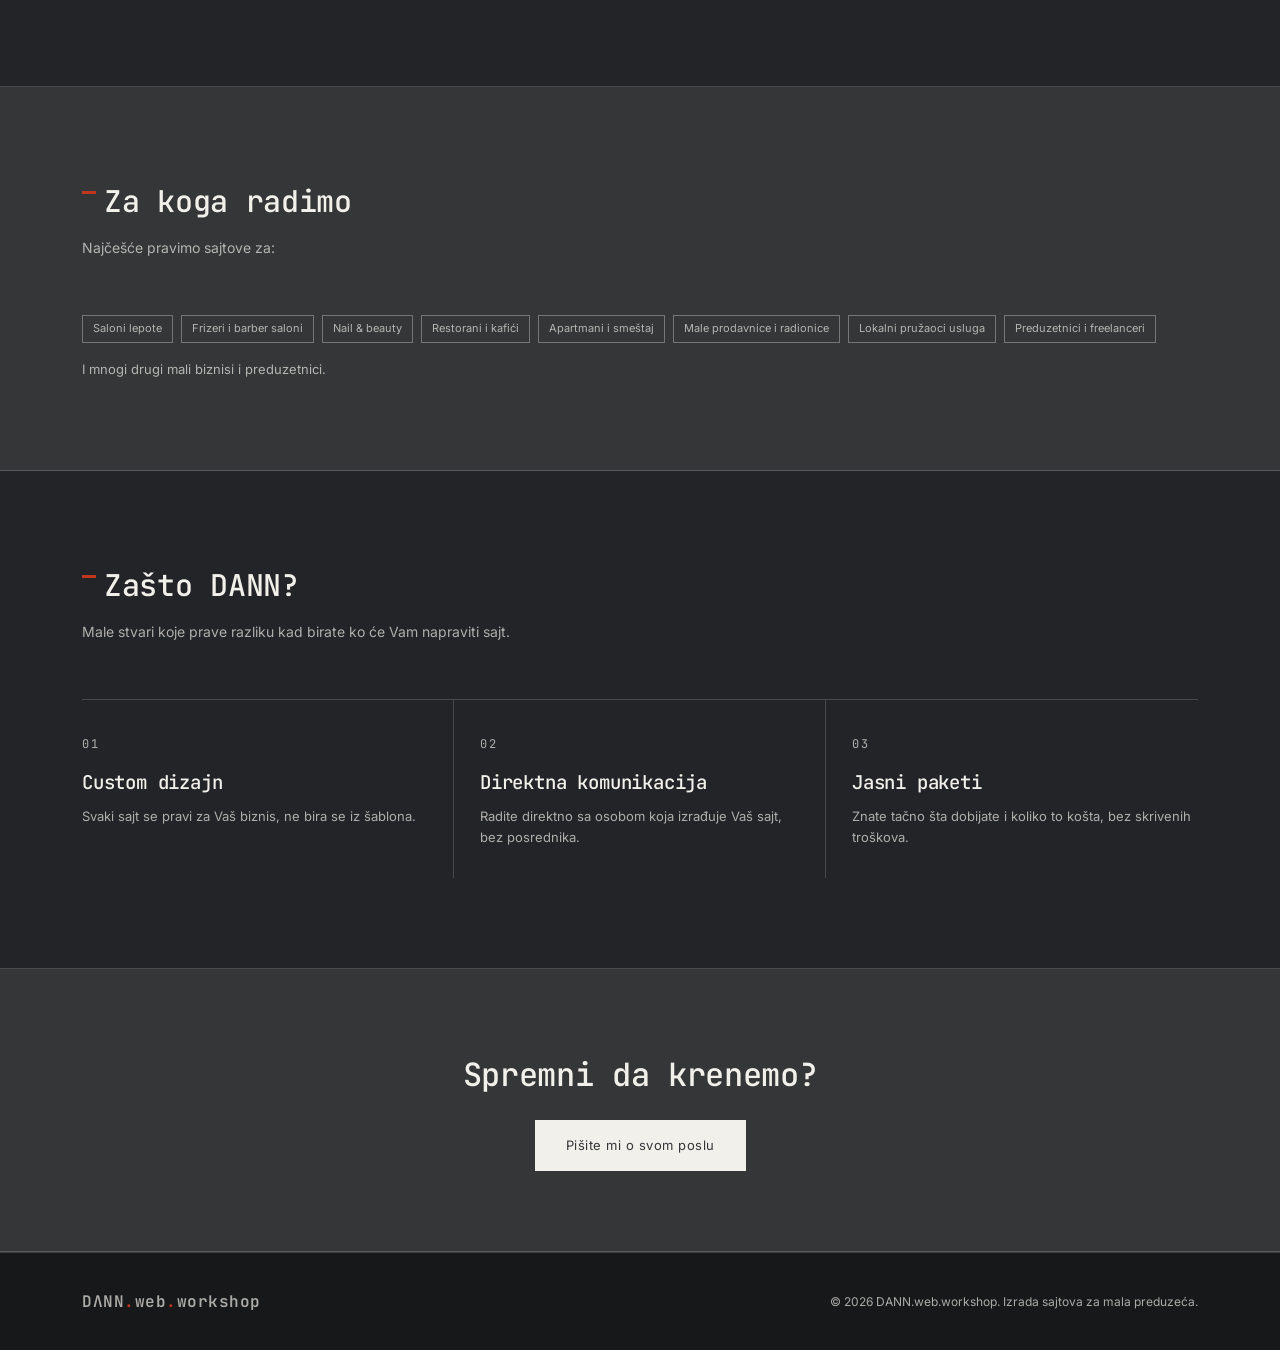
==== commit 573fb608: "Add files via upload" ====
--- a/index.html
+++ b/index.html
@@ -73,8 +73,8 @@
     </h1>
 
     <p>
-      Sajtovi za male biznise i preduzetnike, pravljeni pojedinačno za svaki.
-      Bez stranica koje ničemu ne služe. Samo ono što Vam zaista treba.
+      Svaki posao je drugačiji. Zato svaki sajt pravimo od početka —
+      prema Vama, Vašim klijentima i onome što želite da postignete.
     </p>
 
     <div class="hero-actions">
@@ -91,7 +91,7 @@
 
       <div class="reveal">
         <div class="stat-num">Custom</div>
-        <div class="stat-label">Dizajn pravljen za Vaš biznis, ne iz šablona</div>
+        <div class="stat-label">Dizajn pravljen za Vaš biznis</div>
       </div>
 
       <div class="reveal">
@@ -114,9 +114,10 @@
   <div class="container">
 
     <div class="section-head">
-      <h2>Pet jasnih opcija</h2>
+      <h2>Jasni paketi. Fleksibilna rešenja.</h2>
       <p>
-        Od jednostavnog predstavljanja do kompletnog sajta sa online zakazivanjem.
+        Pet paketa za izradu sajta, tri opcije za web prodavnice —
+        ili rešenje koje zajedno osmislimo od početka.
       </p>
     </div>
 
@@ -196,6 +197,9 @@
 
     <a href="paketi.html" class="link-arrow">
       Pogledajte sve pakete i šta uključuju →
+    </a>
+    <a href="paketi.html#webshop" class="link-arrow" style="margin-left:24px;">
+      Pravite online prodavnicu? Pogledajte Webshop opcije →
     </a>
 
   </div>
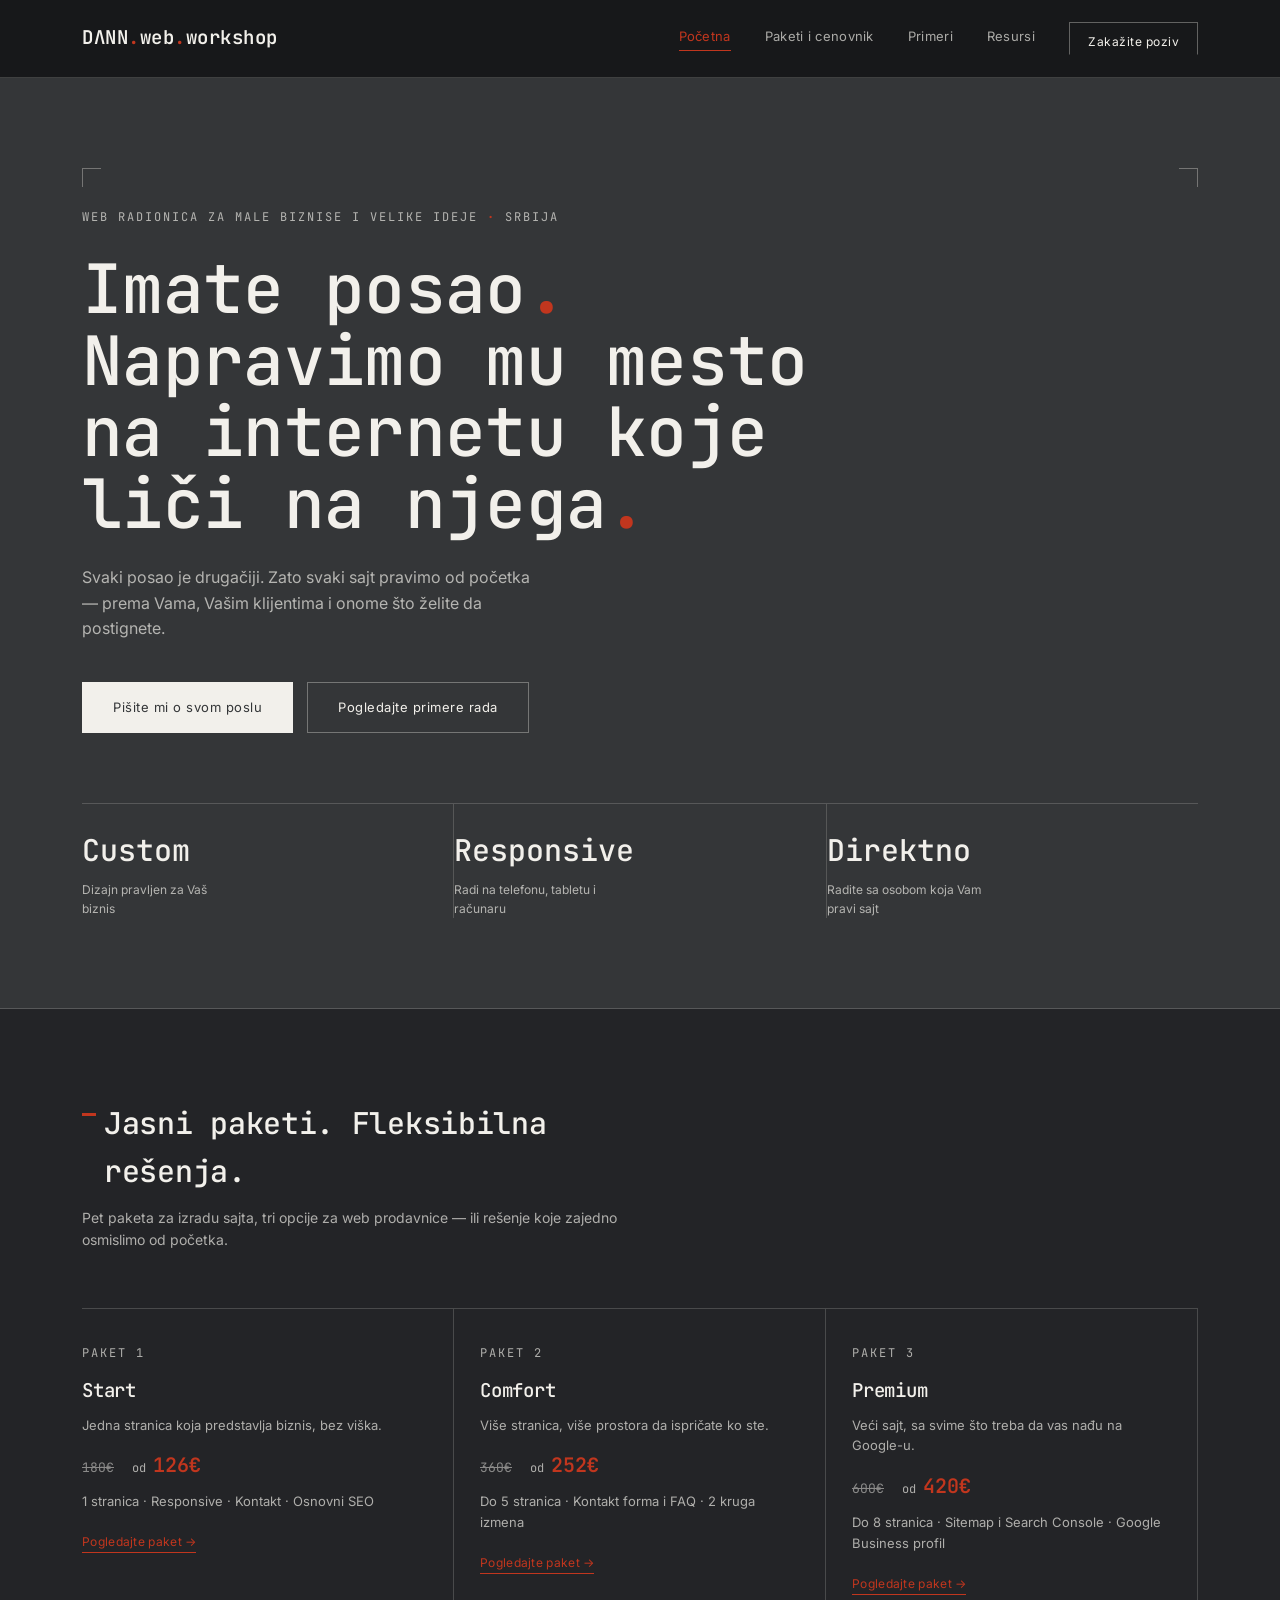
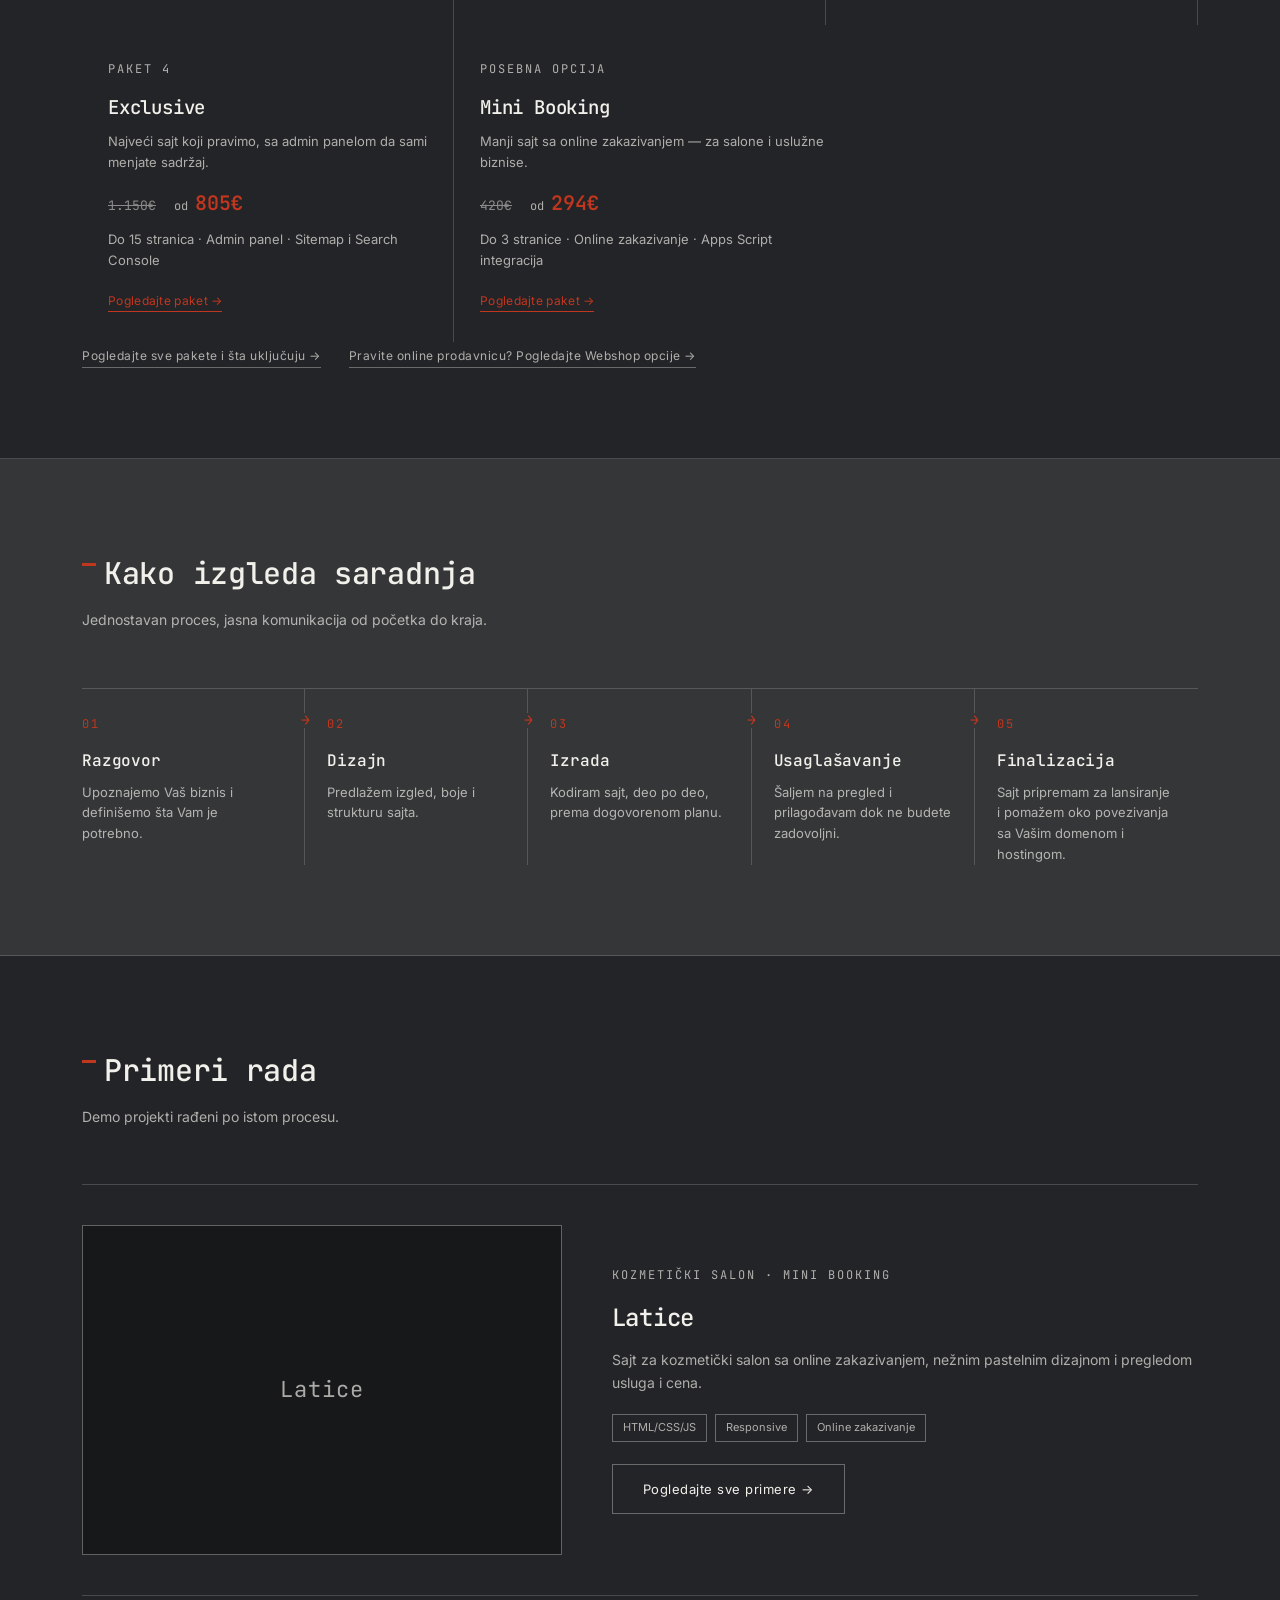
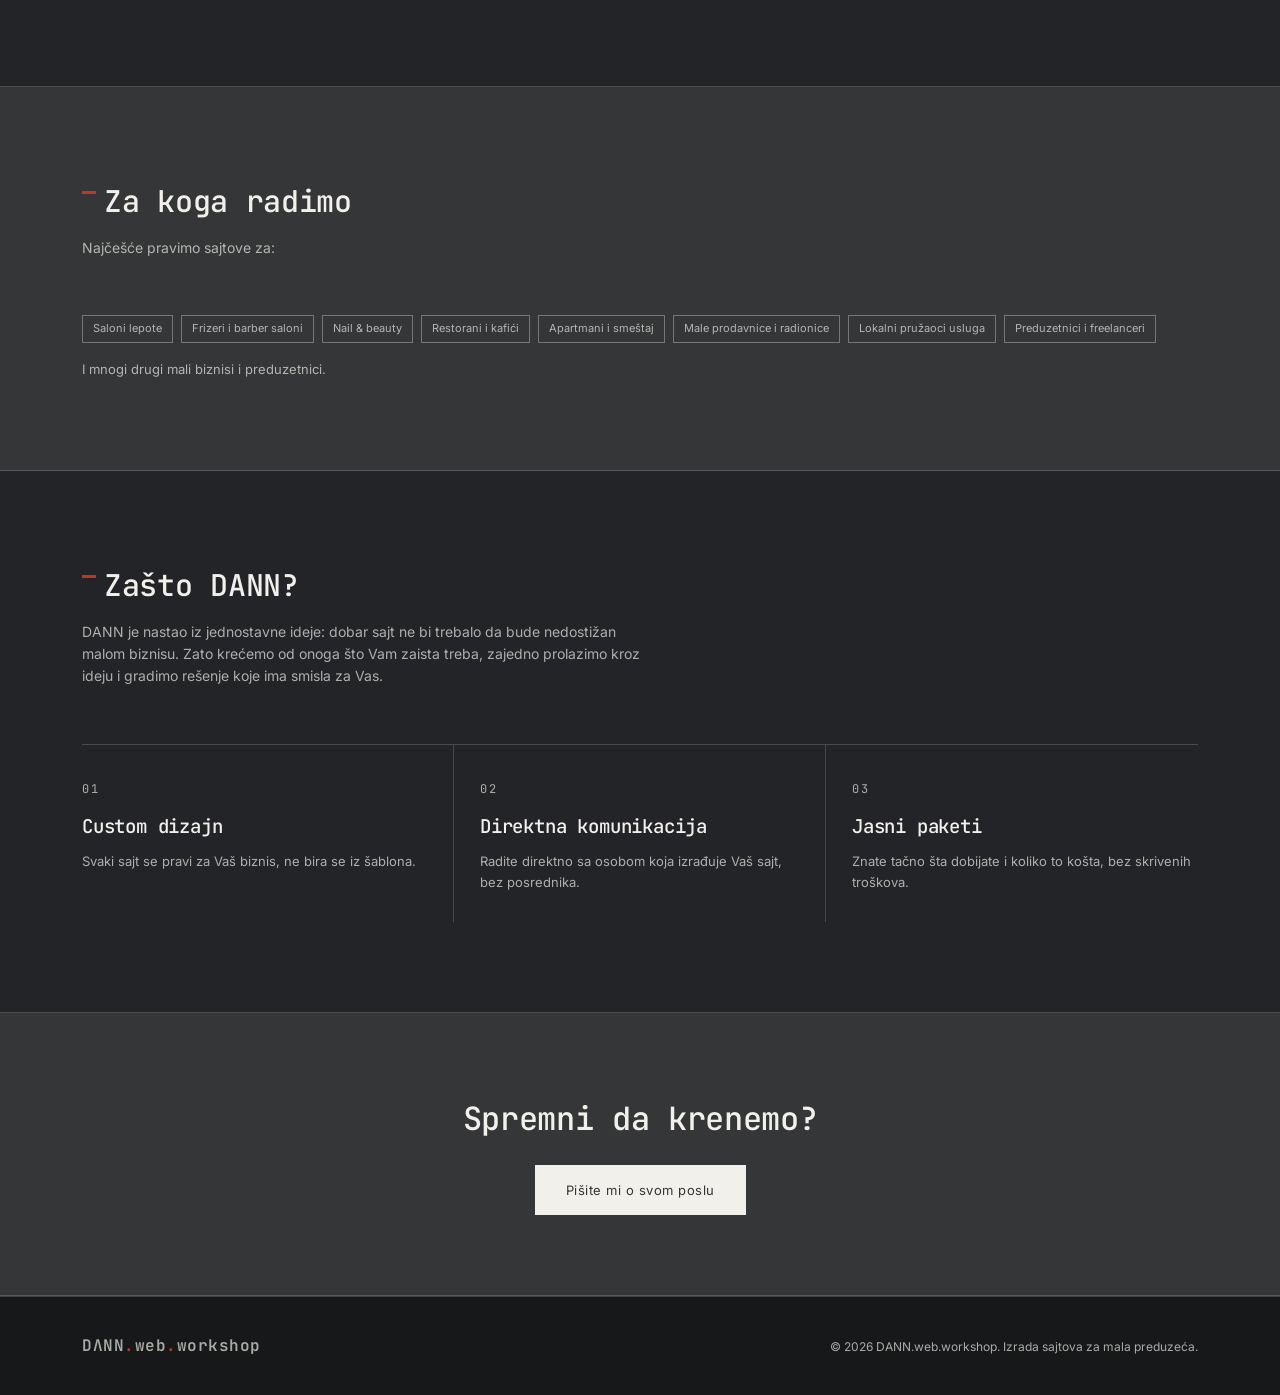
==== commit a2e16d6c: "Update index.html" ====
--- a/index.html
+++ b/index.html
@@ -341,7 +341,8 @@
     <div class="section-head">
       <h2>Zašto DANN?</h2>
       <p>
-        Male stvari koje prave razliku kad birate ko će Vam napraviti sajt.
+        DANN je nastao iz jednostavne ideje: dobar sajt ne bi trebalo da bude nedostižan malom biznisu.
+Zato krećemo od onoga što Vam zaista treba, zajedno prolazimo kroz ideju i gradimo rešenje koje ima smisla za Vas.
       </p>
     </div>
 
@@ -414,4 +415,4 @@
 <script src="script.js"></script>
 
 </body>
-</html>+</html>
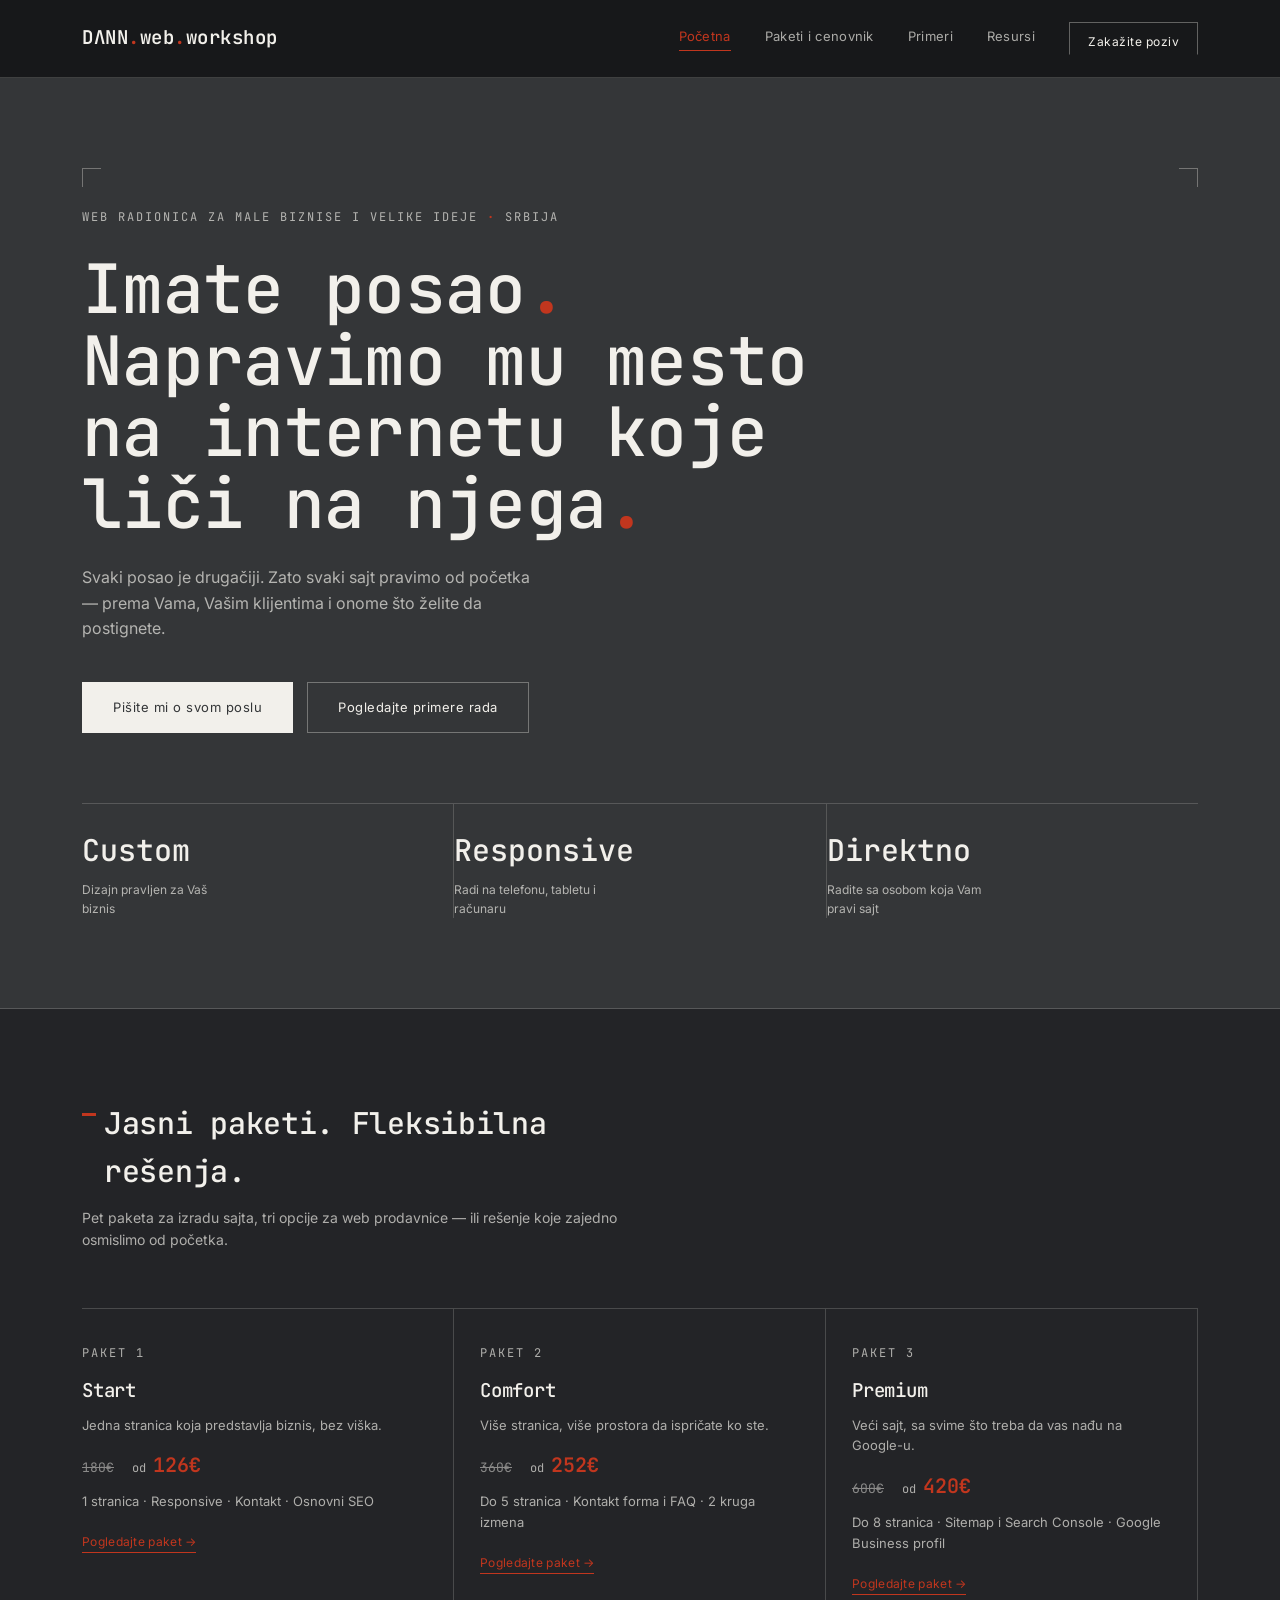
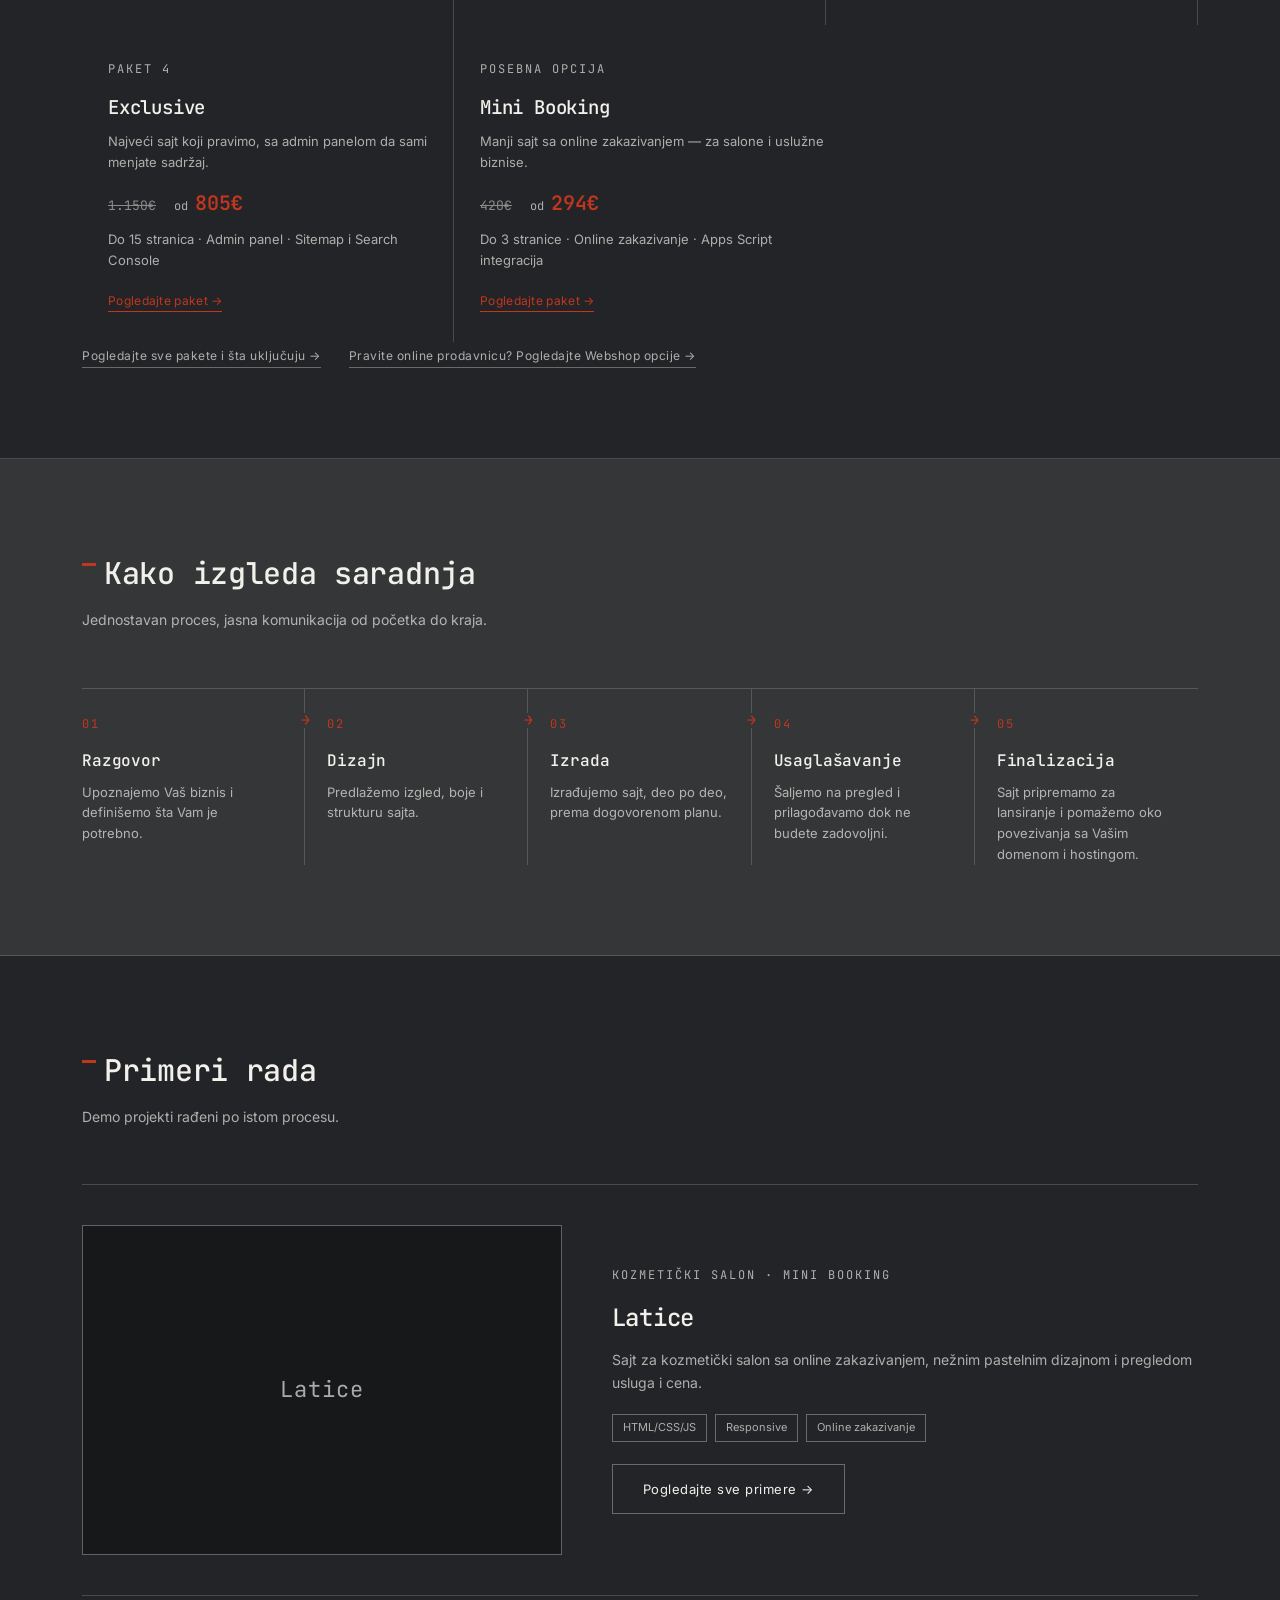
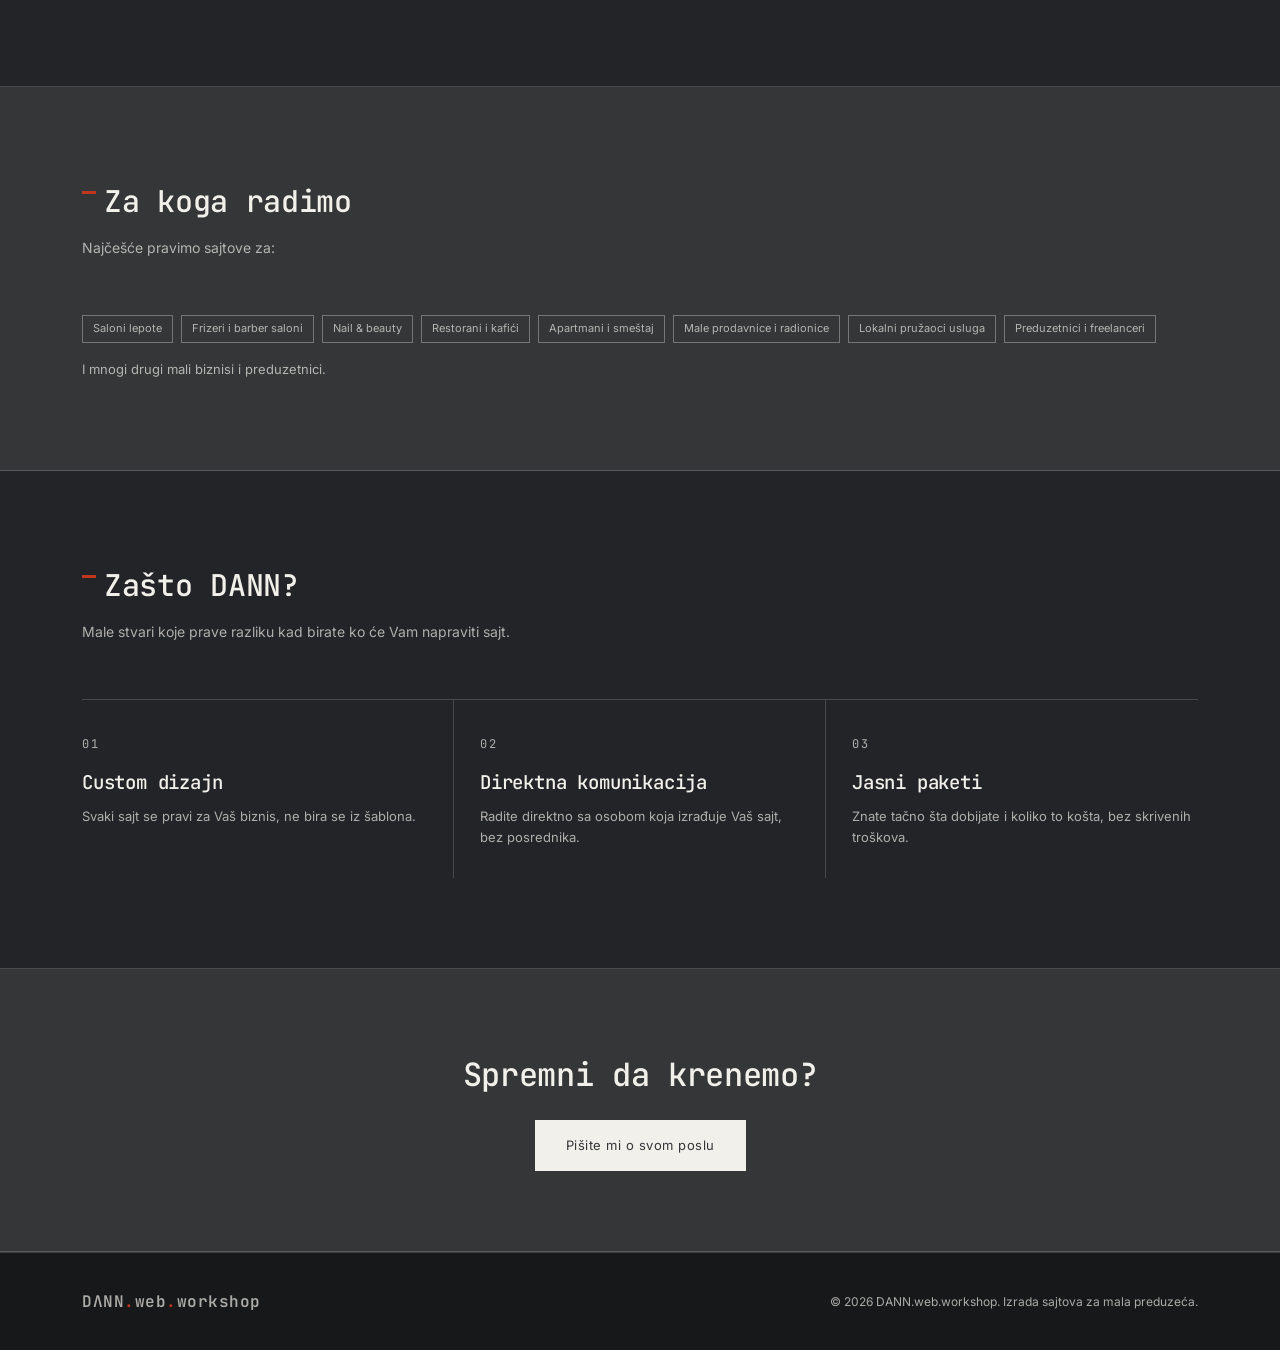
==== commit 5f1de952: "Add files via upload" ====
--- a/index.html
+++ b/index.html
@@ -230,7 +230,7 @@
         <span class="mono">02</span>
         <h3>Dizajn</h3>
         <p>
-          Predlažem izgled, boje i strukturu sajta.
+          Predlažemo izgled, boje i strukturu sajta.
         </p>
       </div>
 
@@ -238,7 +238,7 @@
         <span class="mono">03</span>
         <h3>Izrada</h3>
         <p>
-          Kodiram sajt, deo po deo, prema dogovorenom planu.
+          Izrađujemo sajt, deo po deo, prema dogovorenom planu.
         </p>
       </div>
 
@@ -246,7 +246,7 @@
         <span class="mono">04</span>
         <h3>Usaglašavanje</h3>
         <p>
-          Šaljem na pregled i prilagođavam dok ne budete zadovoljni.
+          Šaljemo na pregled i prilagođavamo dok ne budete zadovoljni.
         </p>
       </div>
 
@@ -254,7 +254,7 @@
         <span class="mono">05</span>
         <h3>Finalizacija</h3>
         <p>
-          Sajt pripremam za lansiranje i pomažem oko povezivanja sa Vašim domenom i hostingom.
+          Sajt pripremamo za lansiranje i pomažemo oko povezivanja sa Vašim domenom i hostingom.
         </p>
       </div>
 
@@ -341,8 +341,7 @@
     <div class="section-head">
       <h2>Zašto DANN?</h2>
       <p>
-        DANN je nastao iz jednostavne ideje: dobar sajt ne bi trebalo da bude nedostižan malom biznisu.
-Zato krećemo od onoga što Vam zaista treba, zajedno prolazimo kroz ideju i gradimo rešenje koje ima smisla za Vas.
+        Male stvari koje prave razliku kad birate ko će Vam napraviti sajt.
       </p>
     </div>
 
@@ -415,4 +414,4 @@
 <script src="script.js"></script>
 
 </body>
-</html>
+</html>
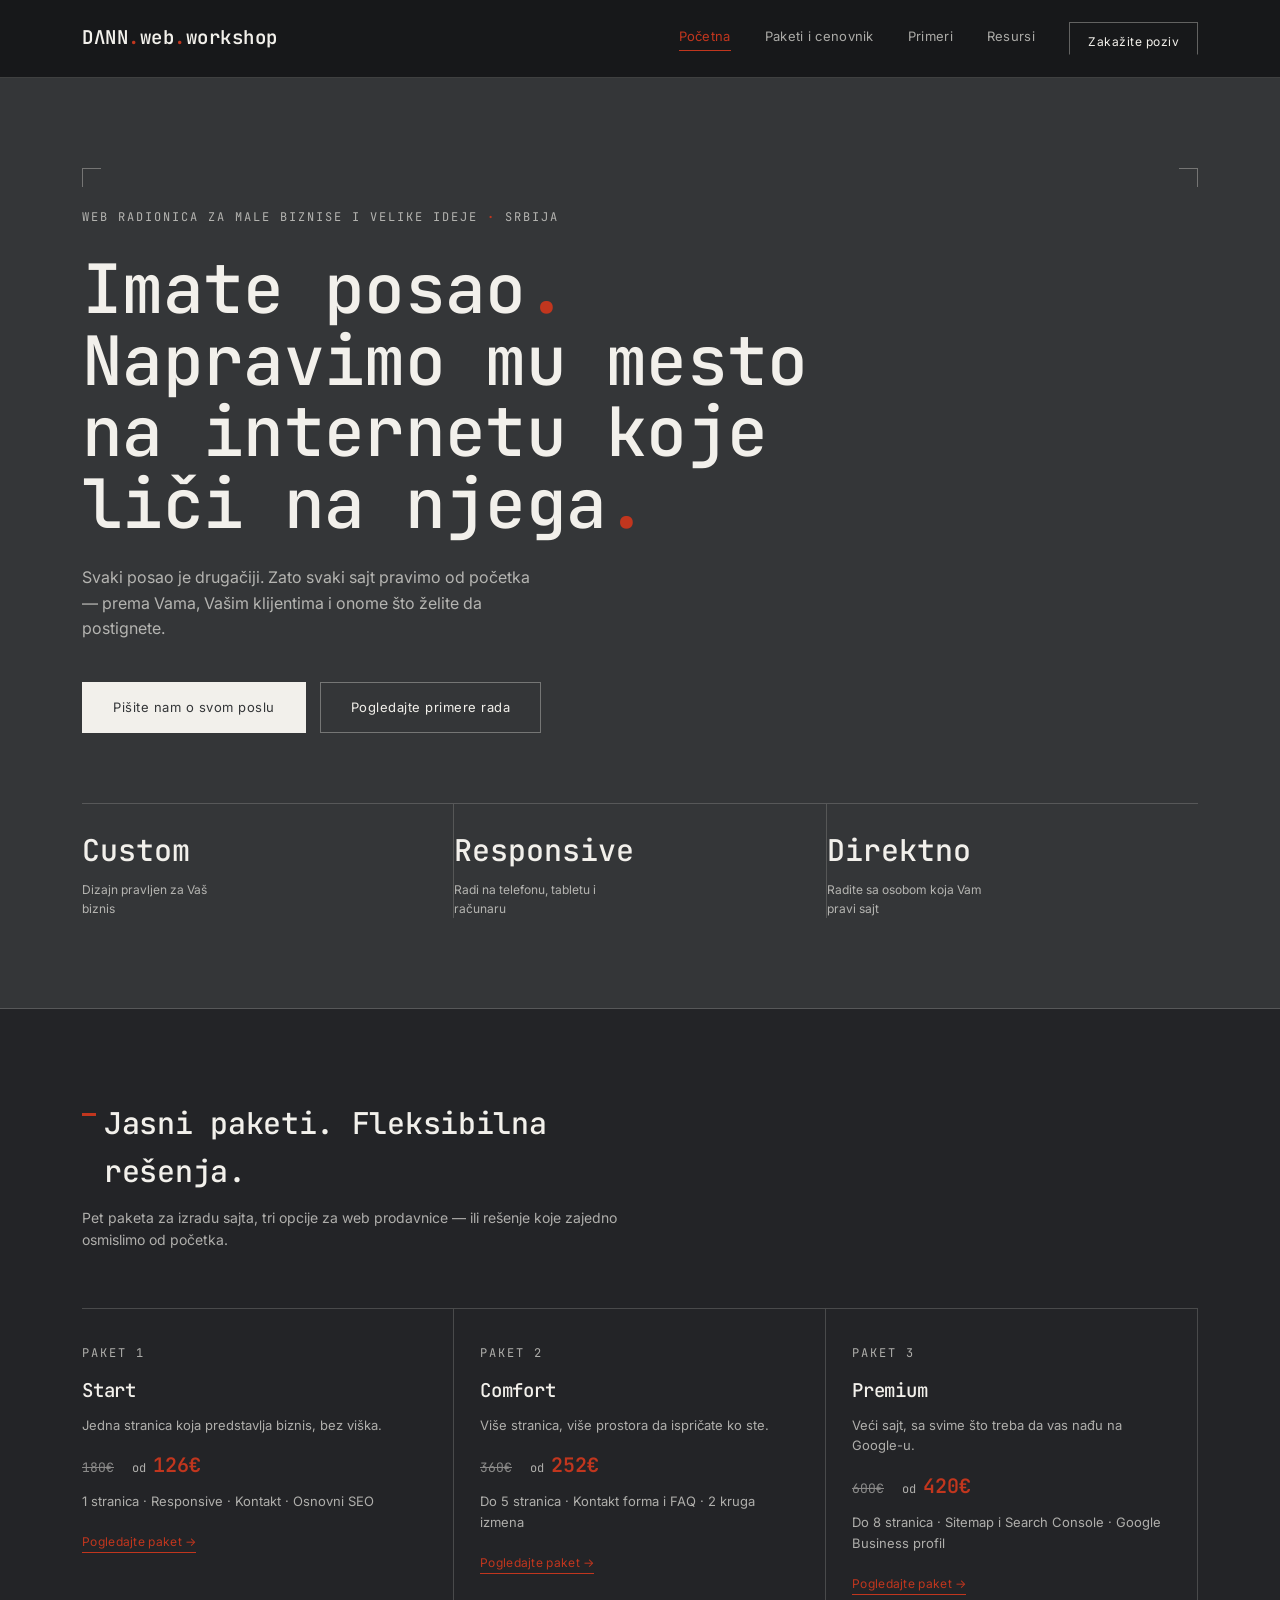
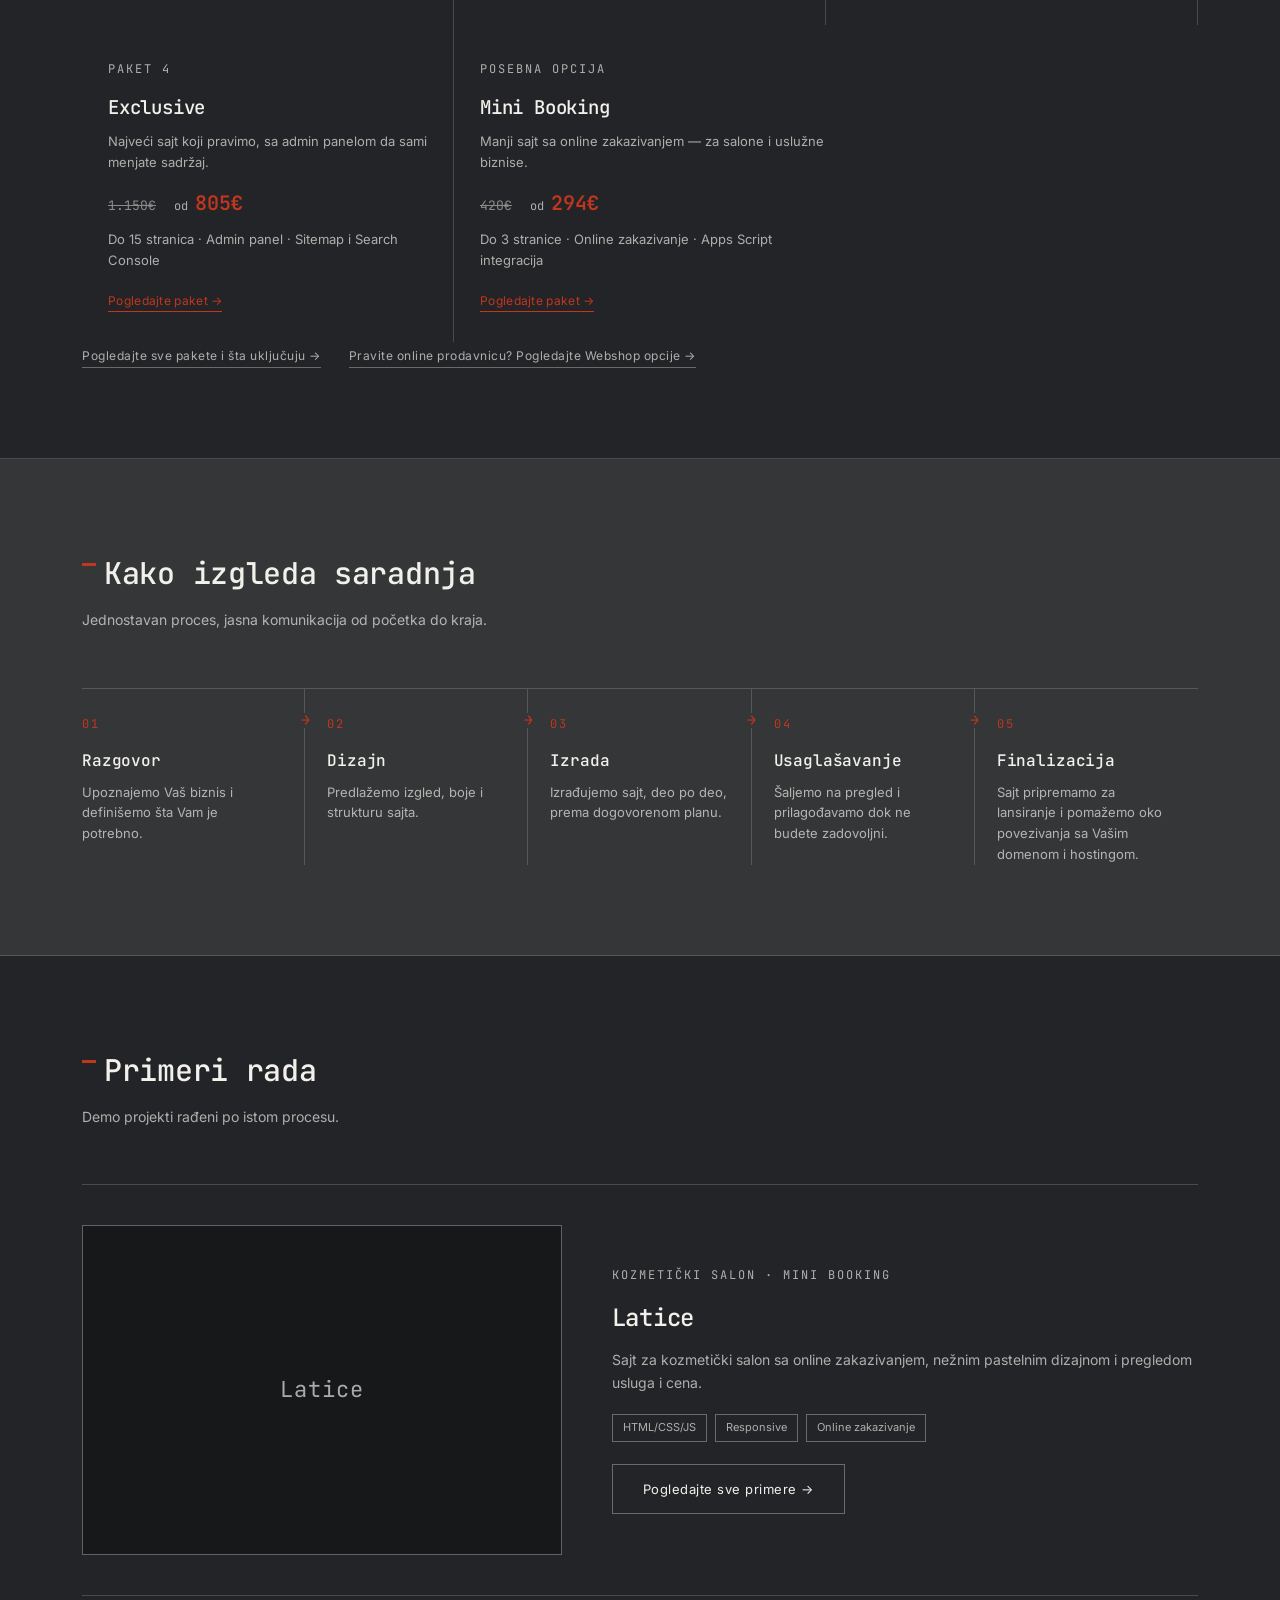
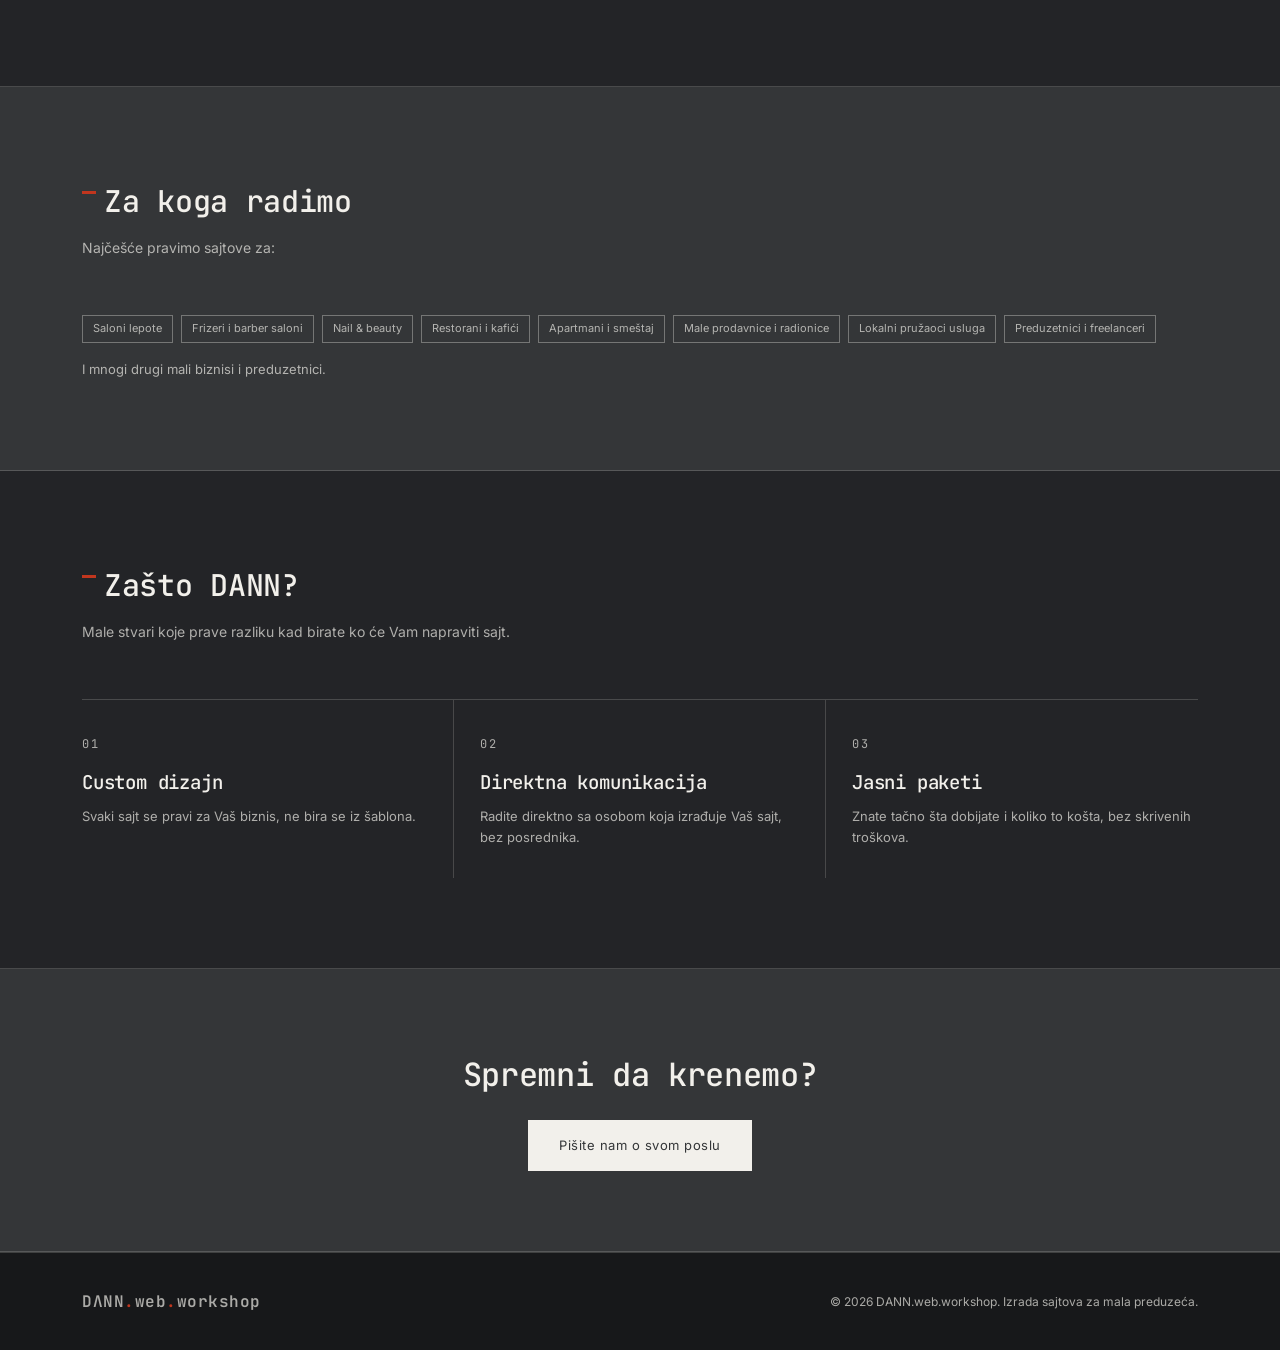
==== commit eac28edd: "Add files via upload" ====
--- a/index.html
+++ b/index.html
@@ -79,7 +79,7 @@
 
     <div class="hero-actions">
       <a href="kontakt.html" class="btn-primary">
-        Pišite mi o svom poslu
+        Pišite nam o svom poslu
       </a>
 
       <a href="primeri.html" class="btn-secondary">
@@ -386,7 +386,7 @@
     </h2>
 
     <a href="kontakt.html" class="btn-primary">
-      Pišite mi o svom poslu
+      Pišite nam o svom poslu
     </a>
 
   </div>
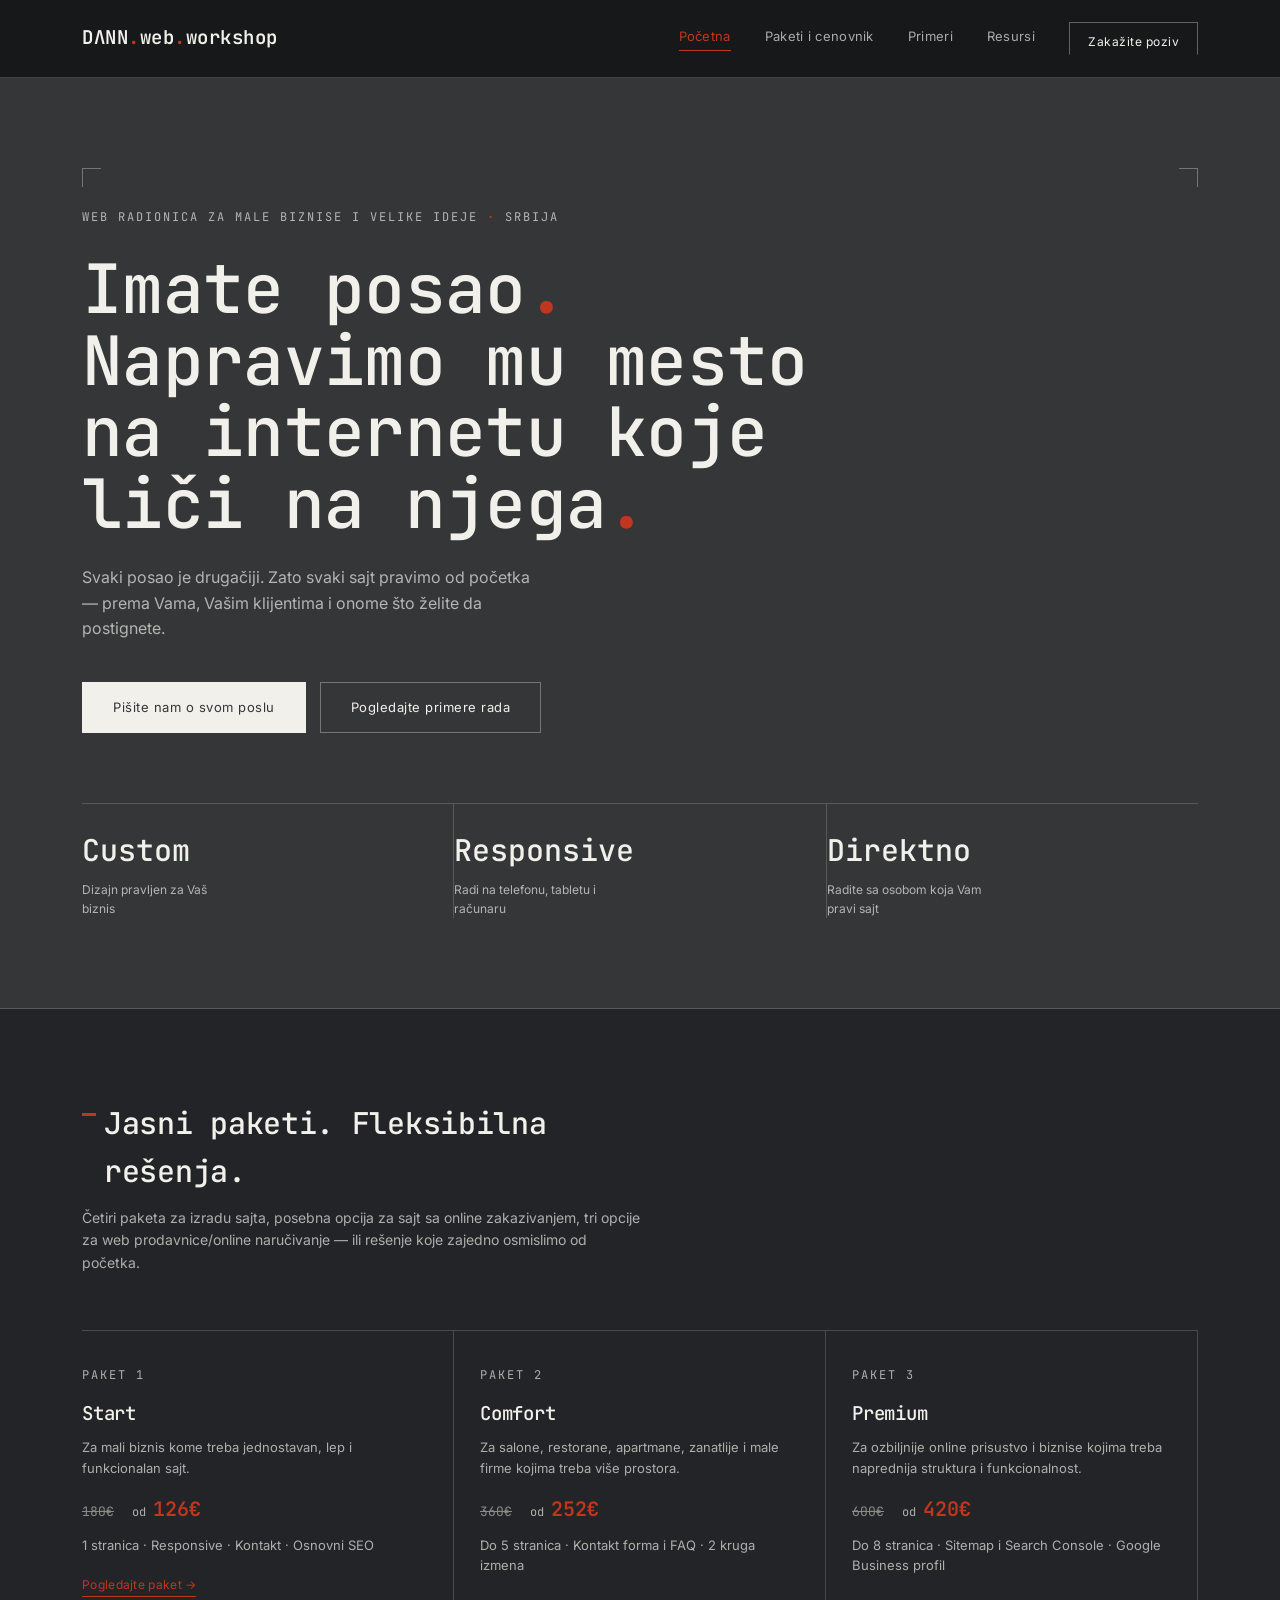
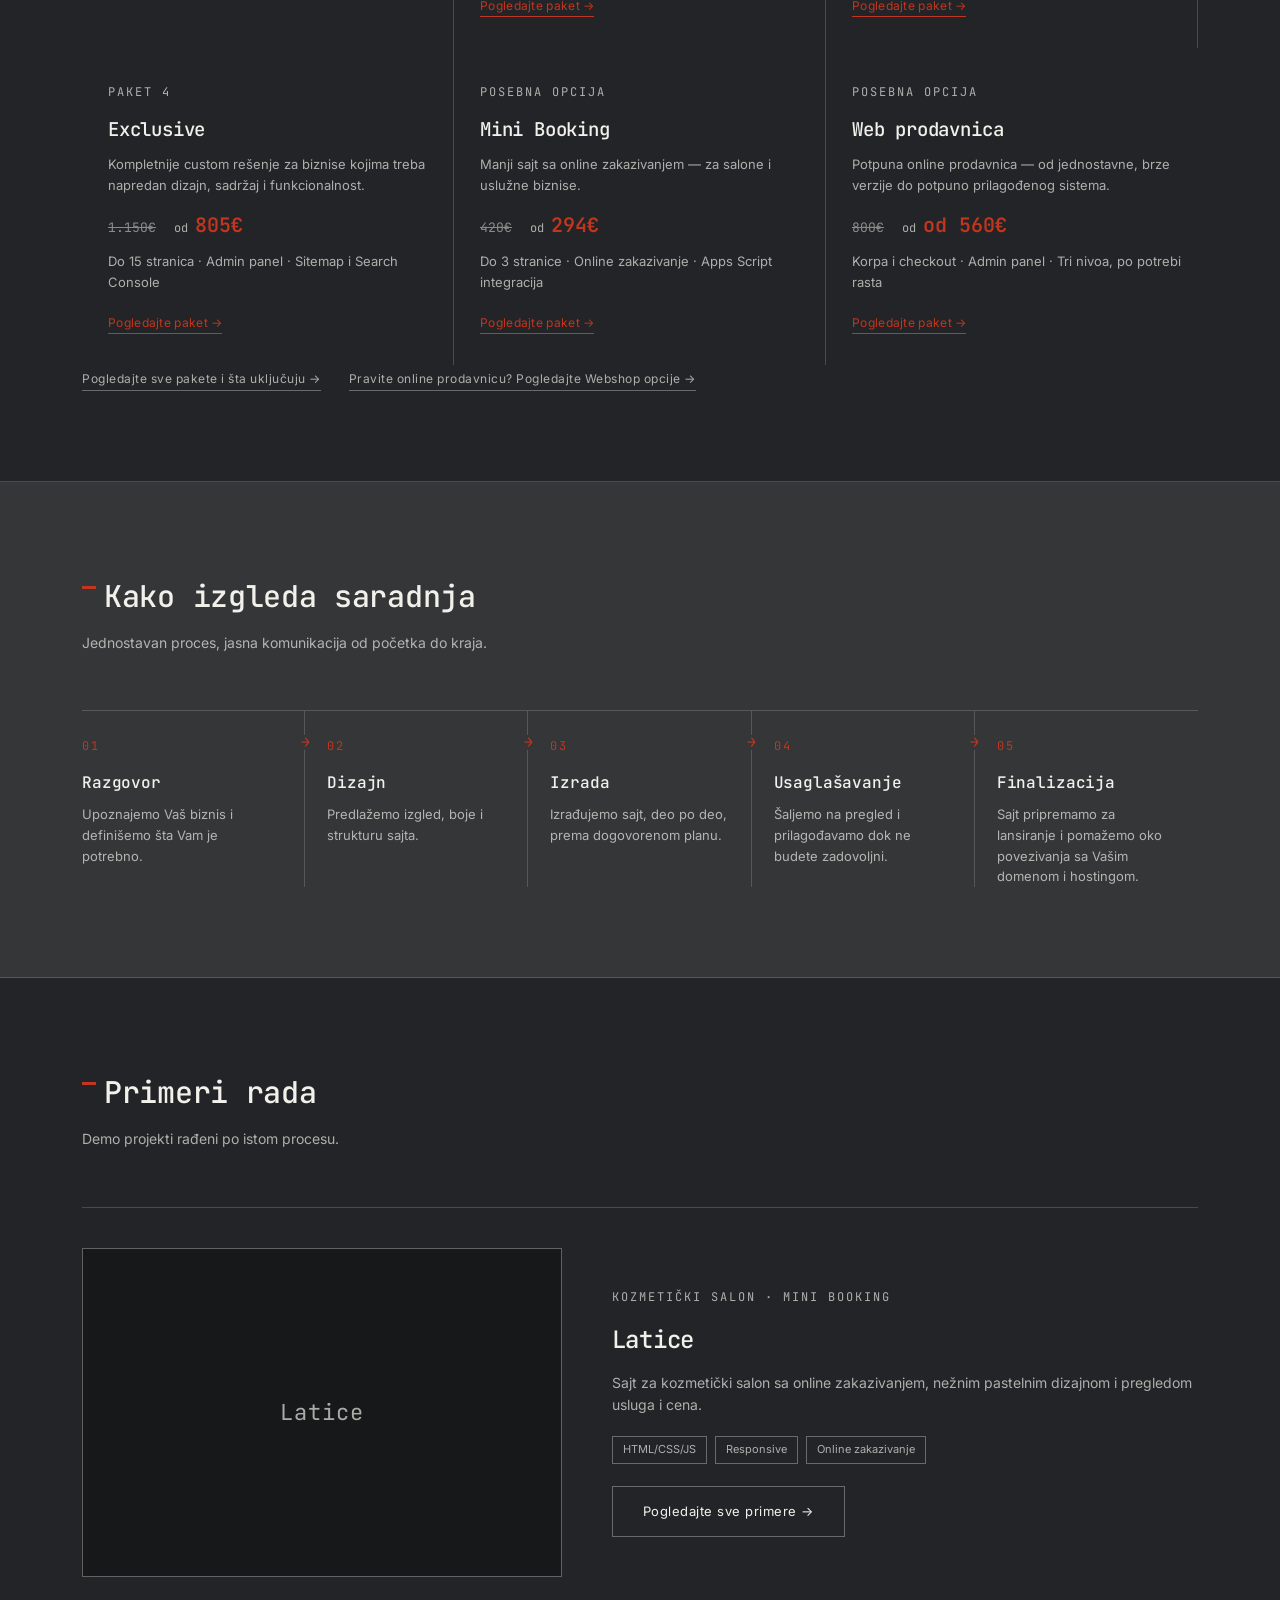
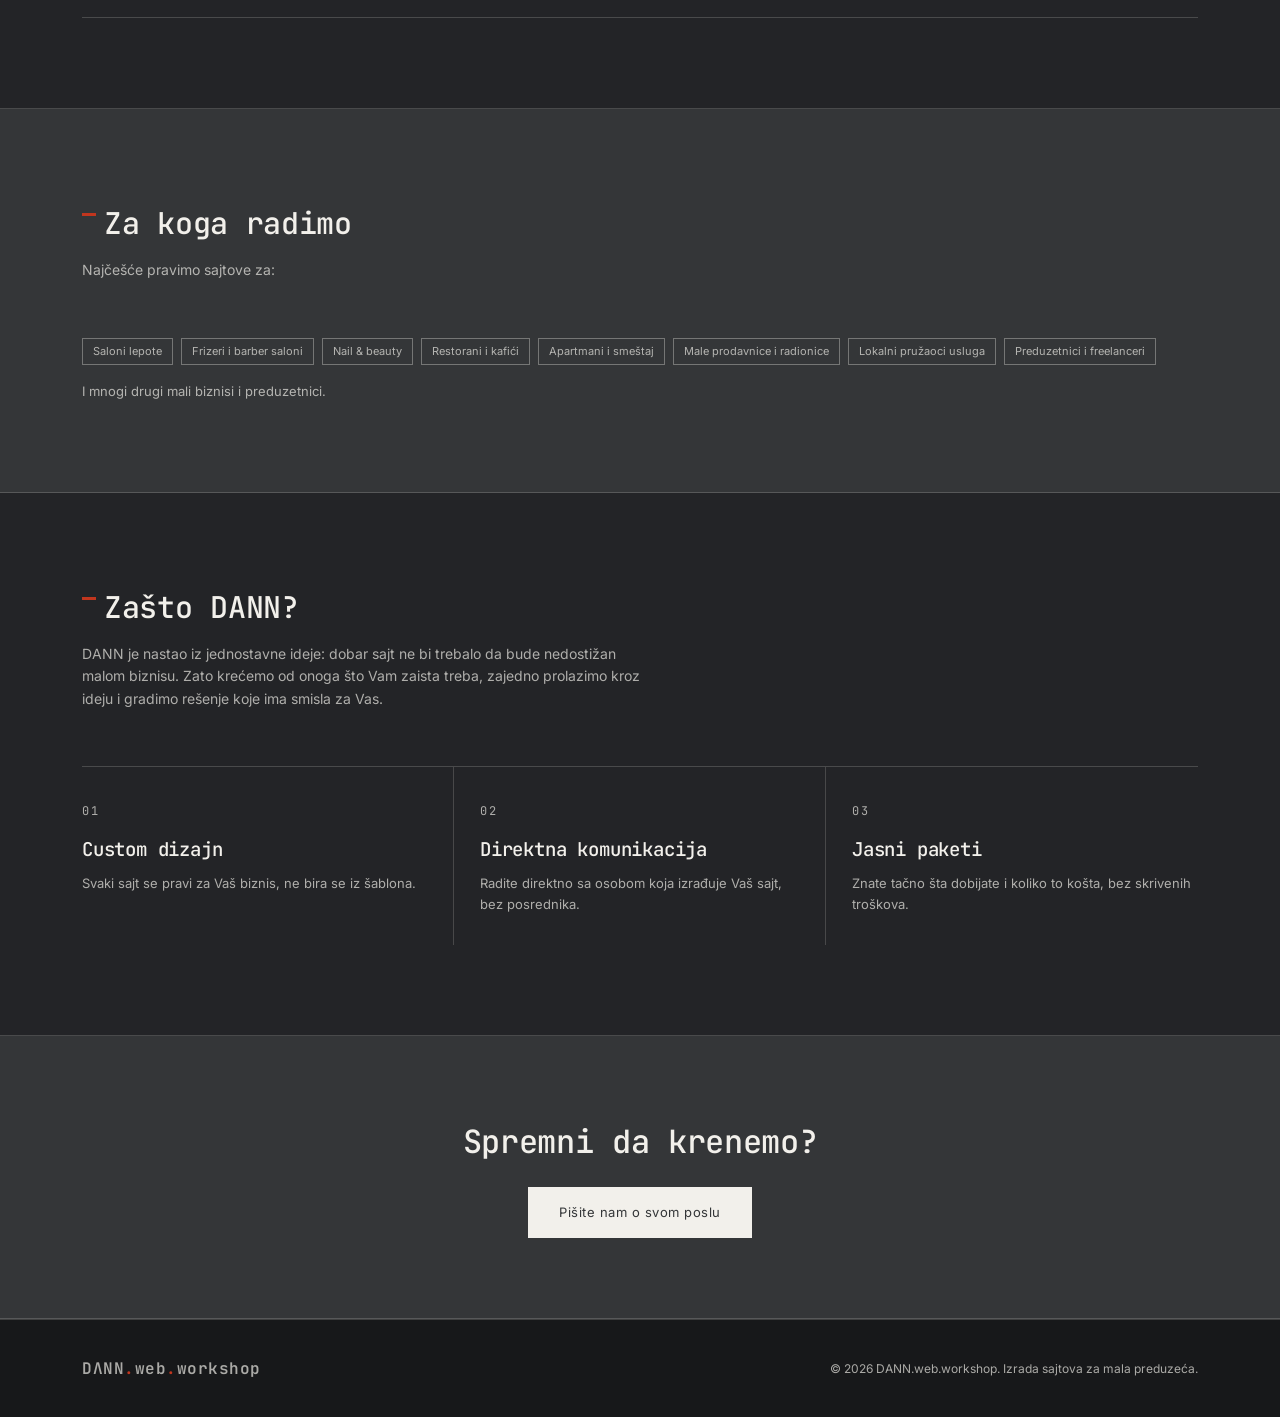
==== commit c6b13159: "Add files via upload" ====
--- a/index.html
+++ b/index.html
@@ -116,7 +116,8 @@
     <div class="section-head">
       <h2>Jasni paketi. Fleksibilna rešenja.</h2>
       <p>
-        Pet paketa za izradu sajta, tri opcije za web prodavnice —
+        Četiri paketa za izradu sajta, posebna opcija za sajt sa online
+        zakazivanjem, tri opcije za web prodavnice/online naručivanje —
         ili rešenje koje zajedno osmislimo od početka.
       </p>
     </div>
@@ -127,7 +128,7 @@
         <span class="mono">Paket 1</span>
         <h3>Start</h3>
         <p>
-          Jedna stranica koja predstavlja biznis, bez viška.
+          Za mali biznis kome treba jednostavan, lep i funkcionalan sajt.
         </p>
         <div class="teaser-price">
           <span class="old">180€</span>
@@ -141,7 +142,7 @@
         <span class="mono">Paket 2</span>
         <h3>Comfort</h3>
         <p>
-          Više stranica, više prostora da ispričate ko ste.
+          Za salone, restorane, apartmane, zanatlije i male firme kojima treba više prostora.
         </p>
         <div class="teaser-price">
           <span class="old">360€</span>
@@ -155,7 +156,7 @@
         <span class="mono">Paket 3</span>
         <h3>Premium</h3>
         <p>
-          Veći sajt, sa svime što treba da vas nađu na Google-u.
+          Za ozbiljnije online prisustvo i biznise kojima treba naprednija struktura i funkcionalnost.
         </p>
         <div class="teaser-price">
           <span class="old">600€</span>
@@ -169,7 +170,7 @@
         <span class="mono">Paket 4</span>
         <h3>Exclusive</h3>
         <p>
-          Najveći sajt koji pravimo, sa admin panelom da sami menjate sadržaj.
+          Kompletnije custom rešenje za biznise kojima treba napredan dizajn, sadržaj i funkcionalnost.
         </p>
         <div class="teaser-price">
           <span class="old">1.150€</span>
@@ -191,6 +192,20 @@
         </div>
         <p class="teaser-features">Do 3 stranice · Online zakazivanje · Apps Script integracija</p>
         <a href="paketi.html#mini-booking" class="teaser-cta">Pogledajte paket →</a>
+      </div>
+
+      <div class="teaser-cell reveal">
+        <span class="mono">Posebna opcija</span>
+        <h3>Web prodavnica</h3>
+        <p>
+          Potpuna online prodavnica — od jednostavne, brze verzije do potpuno prilagođenog sistema.
+        </p>
+        <div class="teaser-price">
+          <span class="old">800€</span>
+          <span class="new">od 560€</span>
+        </div>
+        <p class="teaser-features">Korpa i checkout · Admin panel · Tri nivoa, po potrebi rasta</p>
+        <a href="paketi.html#webshop" class="teaser-cta">Pogledajte paket →</a>
       </div>
 
     </div>
@@ -341,7 +356,9 @@
     <div class="section-head">
       <h2>Zašto DANN?</h2>
       <p>
-        Male stvari koje prave razliku kad birate ko će Vam napraviti sajt.
+        DANN je nastao iz jednostavne ideje: dobar sajt ne bi trebalo da bude
+        nedostižan malom biznisu. Zato krećemo od onoga što Vam zaista treba,
+        zajedno prolazimo kroz ideju i gradimo rešenje koje ima smisla za Vas.
       </p>
     </div>
 
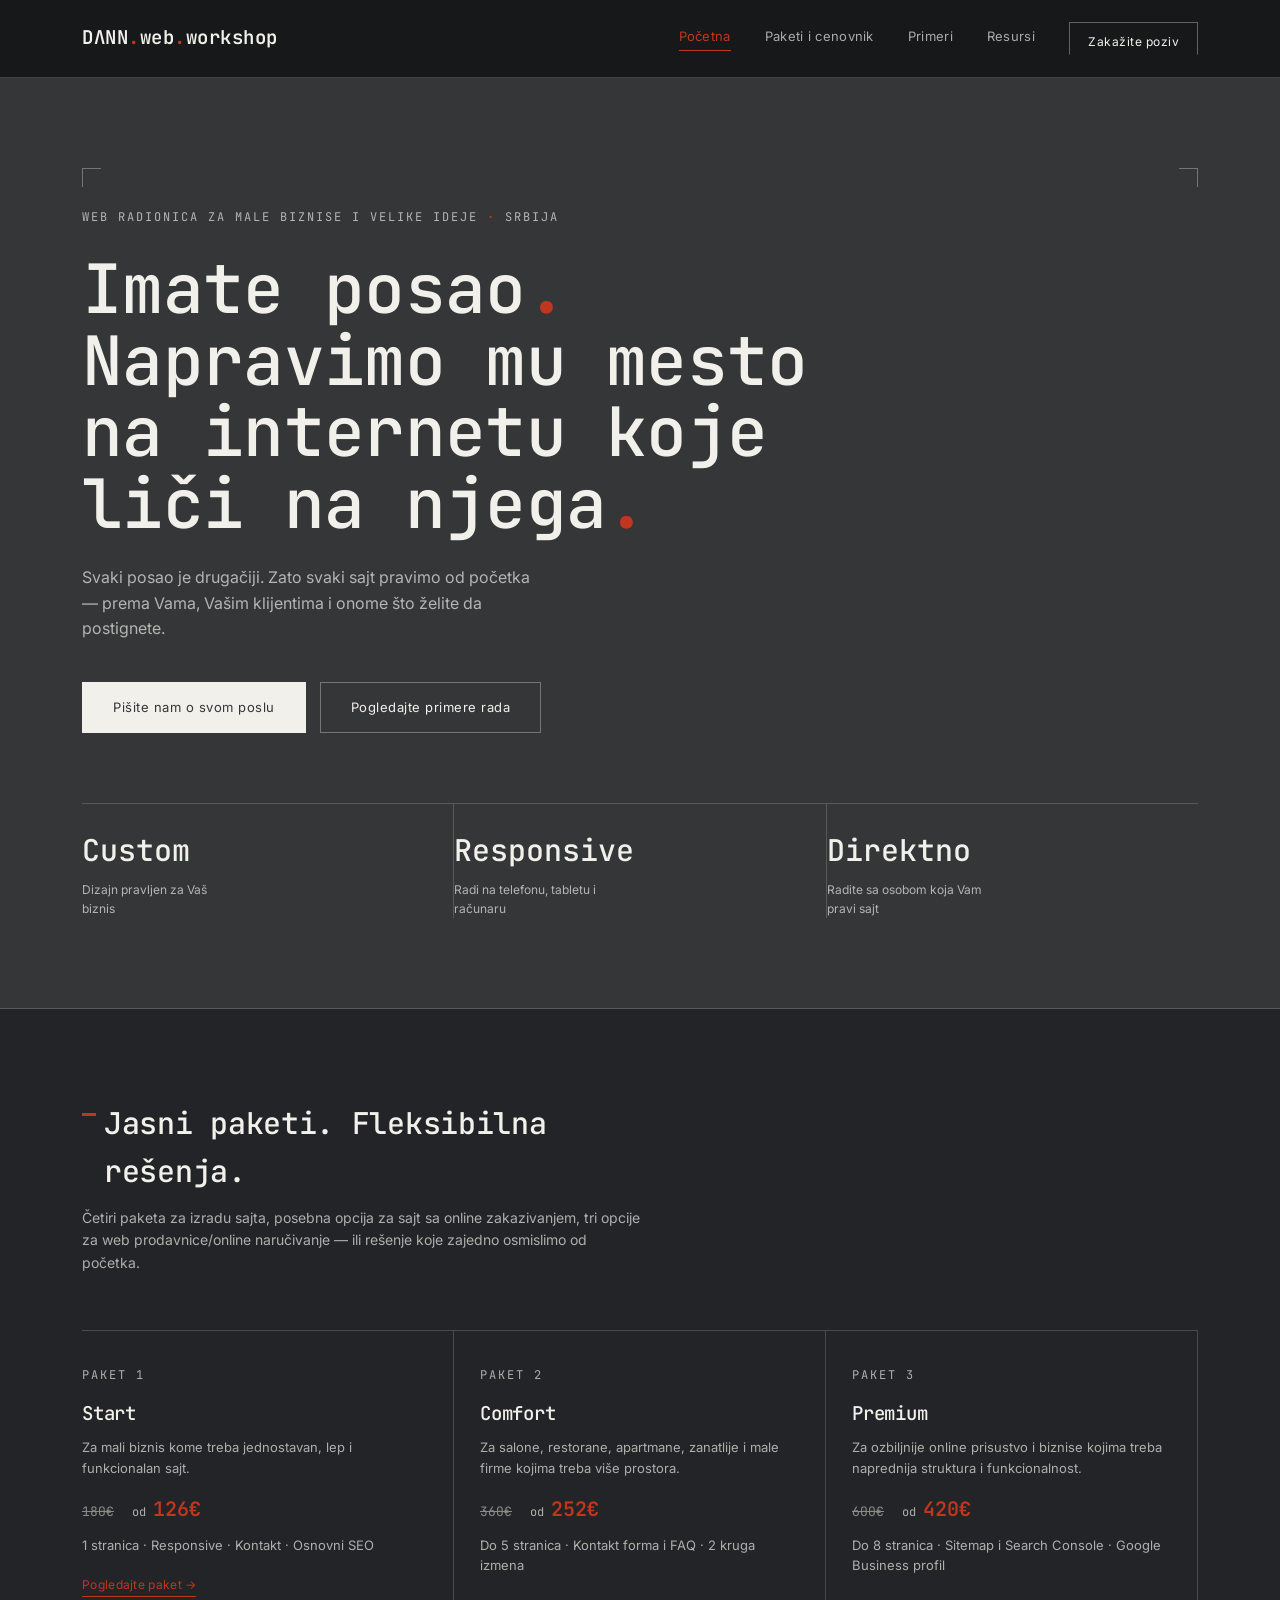
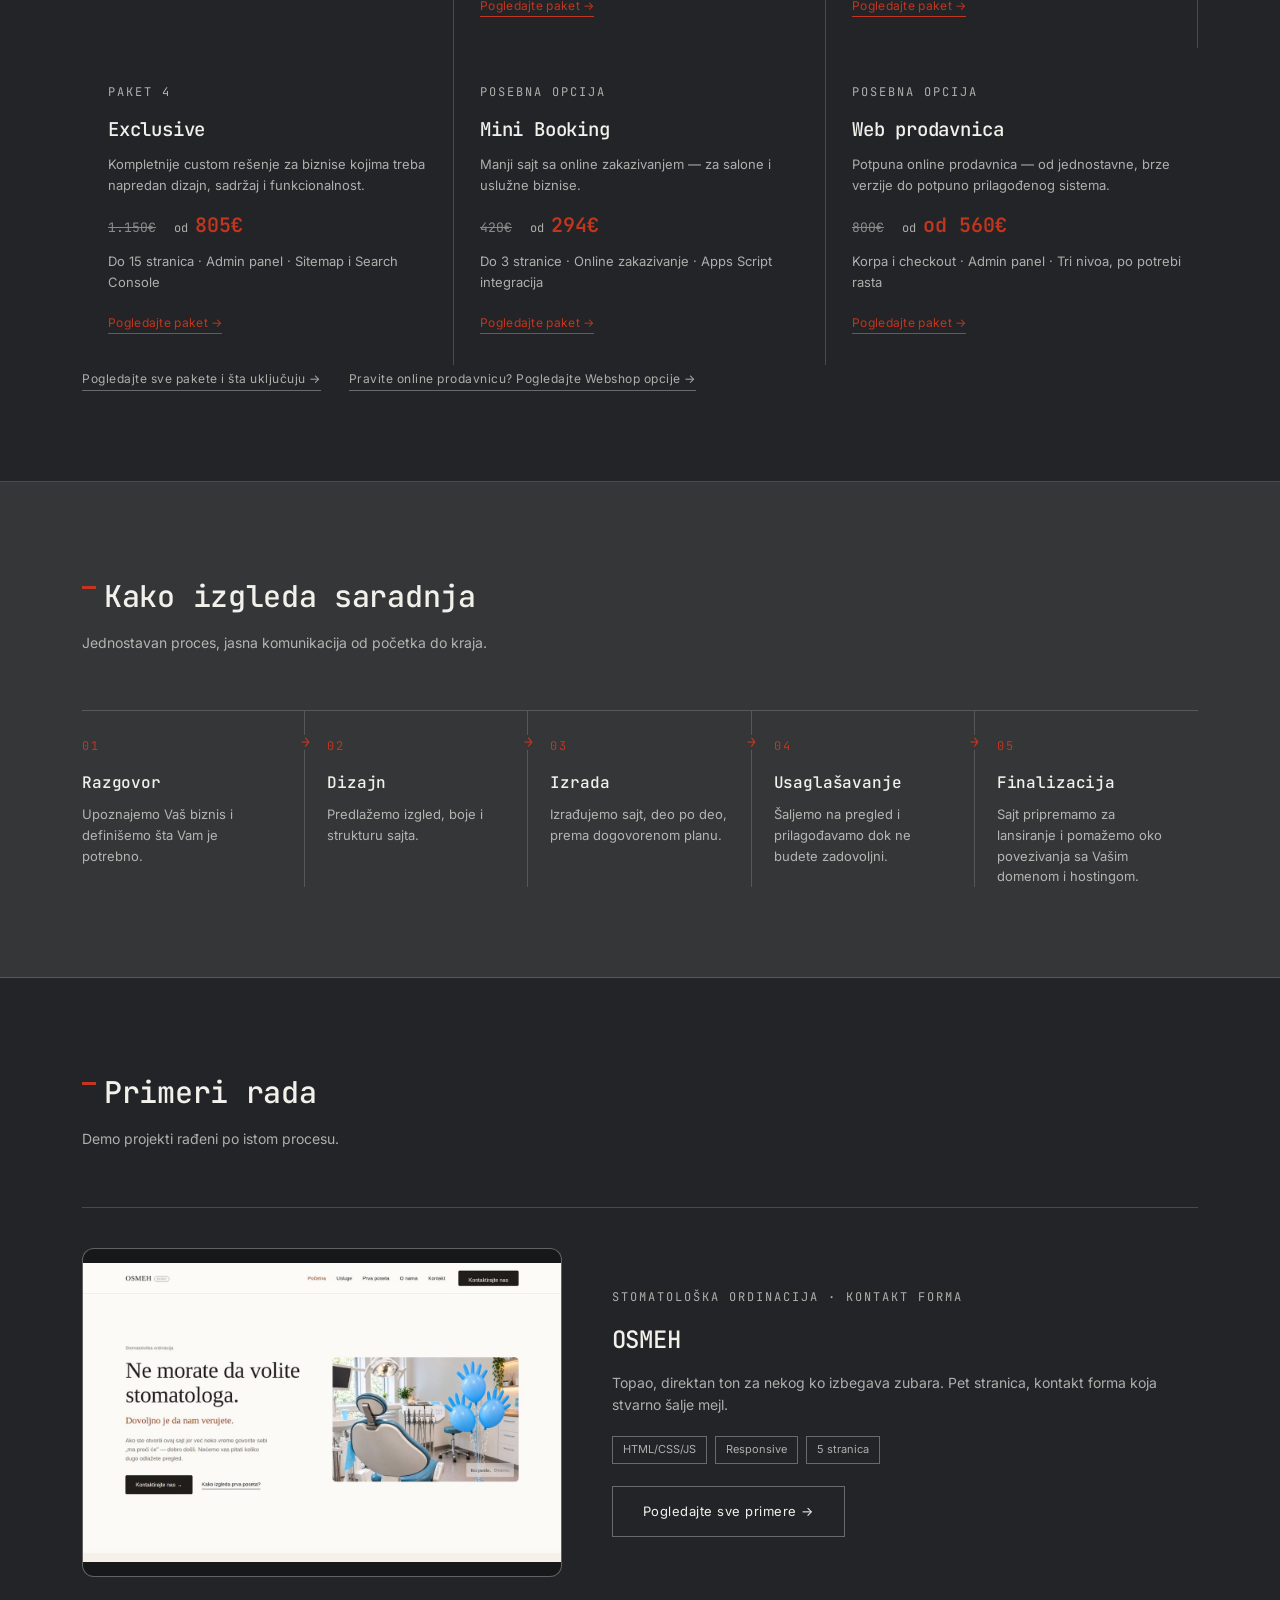
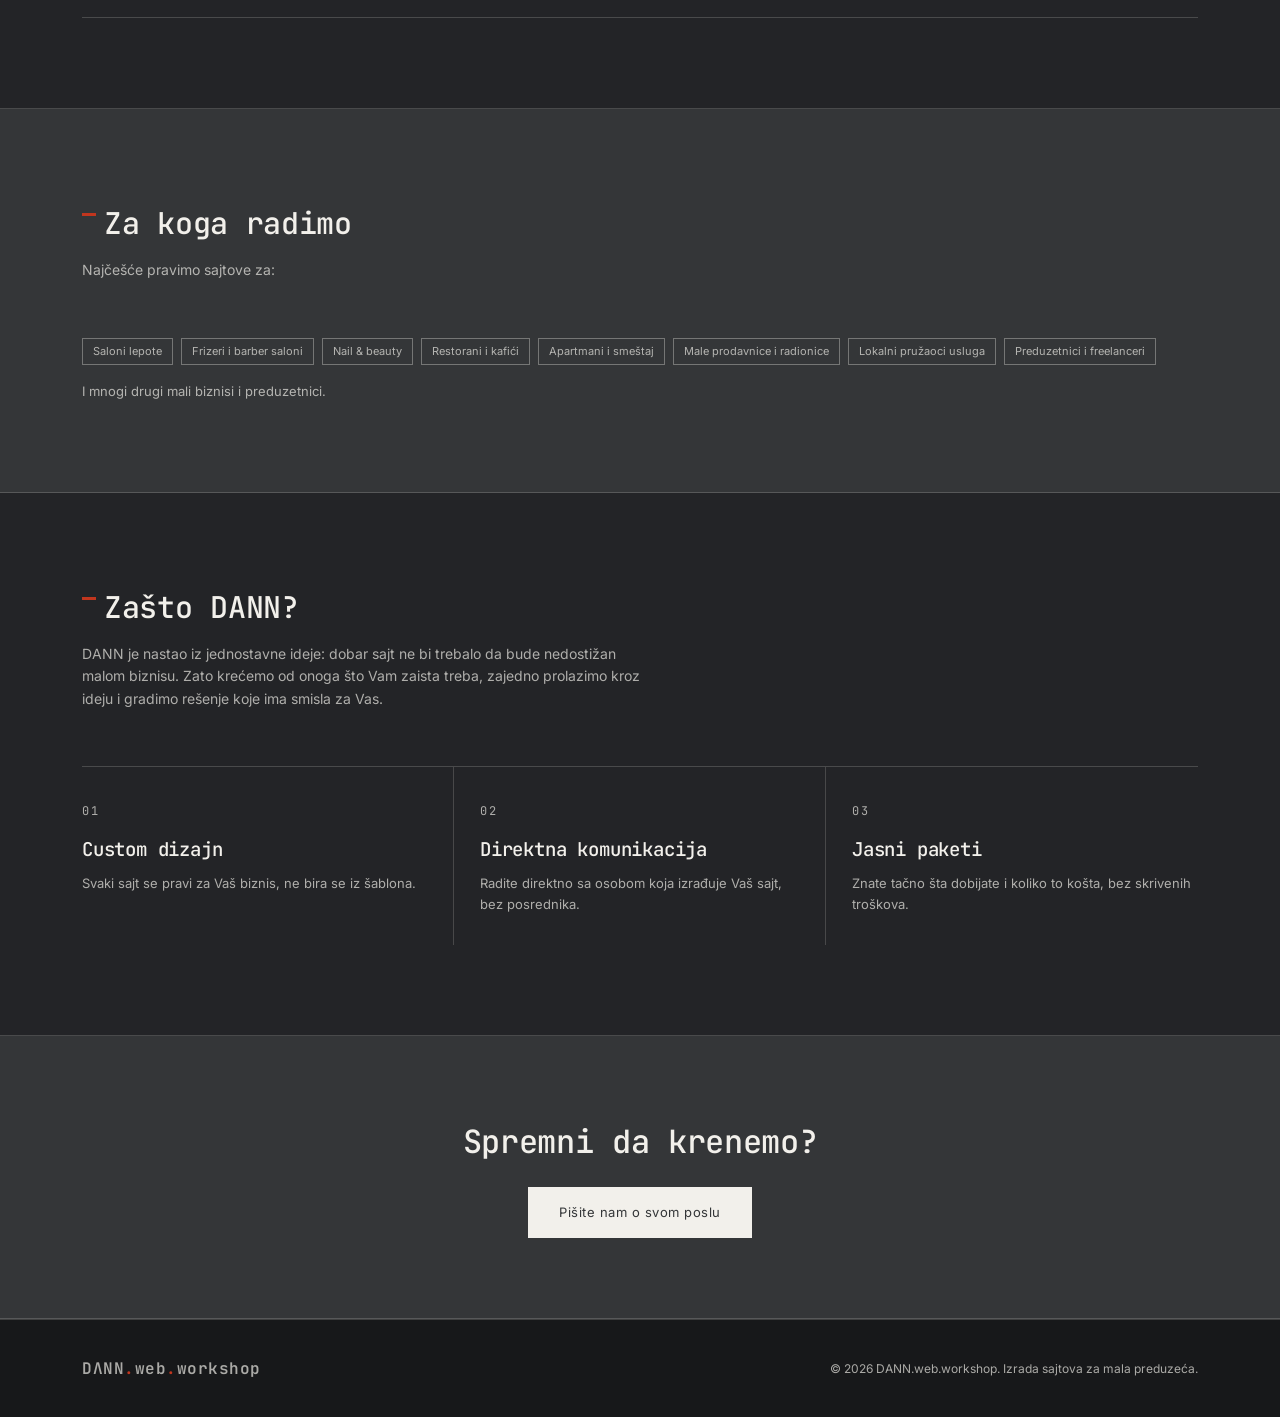
==== commit 5311c6e6: "Add files via upload" ====
--- a/index.html
+++ b/index.html
@@ -289,27 +289,27 @@
 
     <div class="portfolio-card reveal">
 
-      <div class="portfolio-visual">
-        <span>Latice</span>
+      <div class="portfolio-visual" style="padding:0;overflow:hidden;border-radius:12px;">
+        <img src="slike-primeri/osmeh.jpg" alt="OSMEH — stomatološka ordinacija" style="width:100%;display:block;">
       </div>
 
       <div class="portfolio-text">
 
         <span class="mono">
-          Kozmetički salon · Mini Booking
+          Stomatološka ordinacija · Kontakt forma
         </span>
 
-        <h3>Latice</h3>
-
-        <p>
-          Sajt za kozmetički salon sa online zakazivanjem, nežnim
-          pastelnim dizajnom i pregledom usluga i cena.
+        <h3>OSMEH</h3>
+
+        <p>
+          Topao, direktan ton za nekog ko izbegava zubara. Pet stranica,
+          kontakt forma koja stvarno šalje mejl.
         </p>
 
         <div class="tag-list">
           <span class="tag">HTML/CSS/JS</span>
           <span class="tag">Responsive</span>
-          <span class="tag">Online zakazivanje</span>
+          <span class="tag">5 stranica</span>
         </div>
 
         <a href="primeri.html" class="btn-secondary">
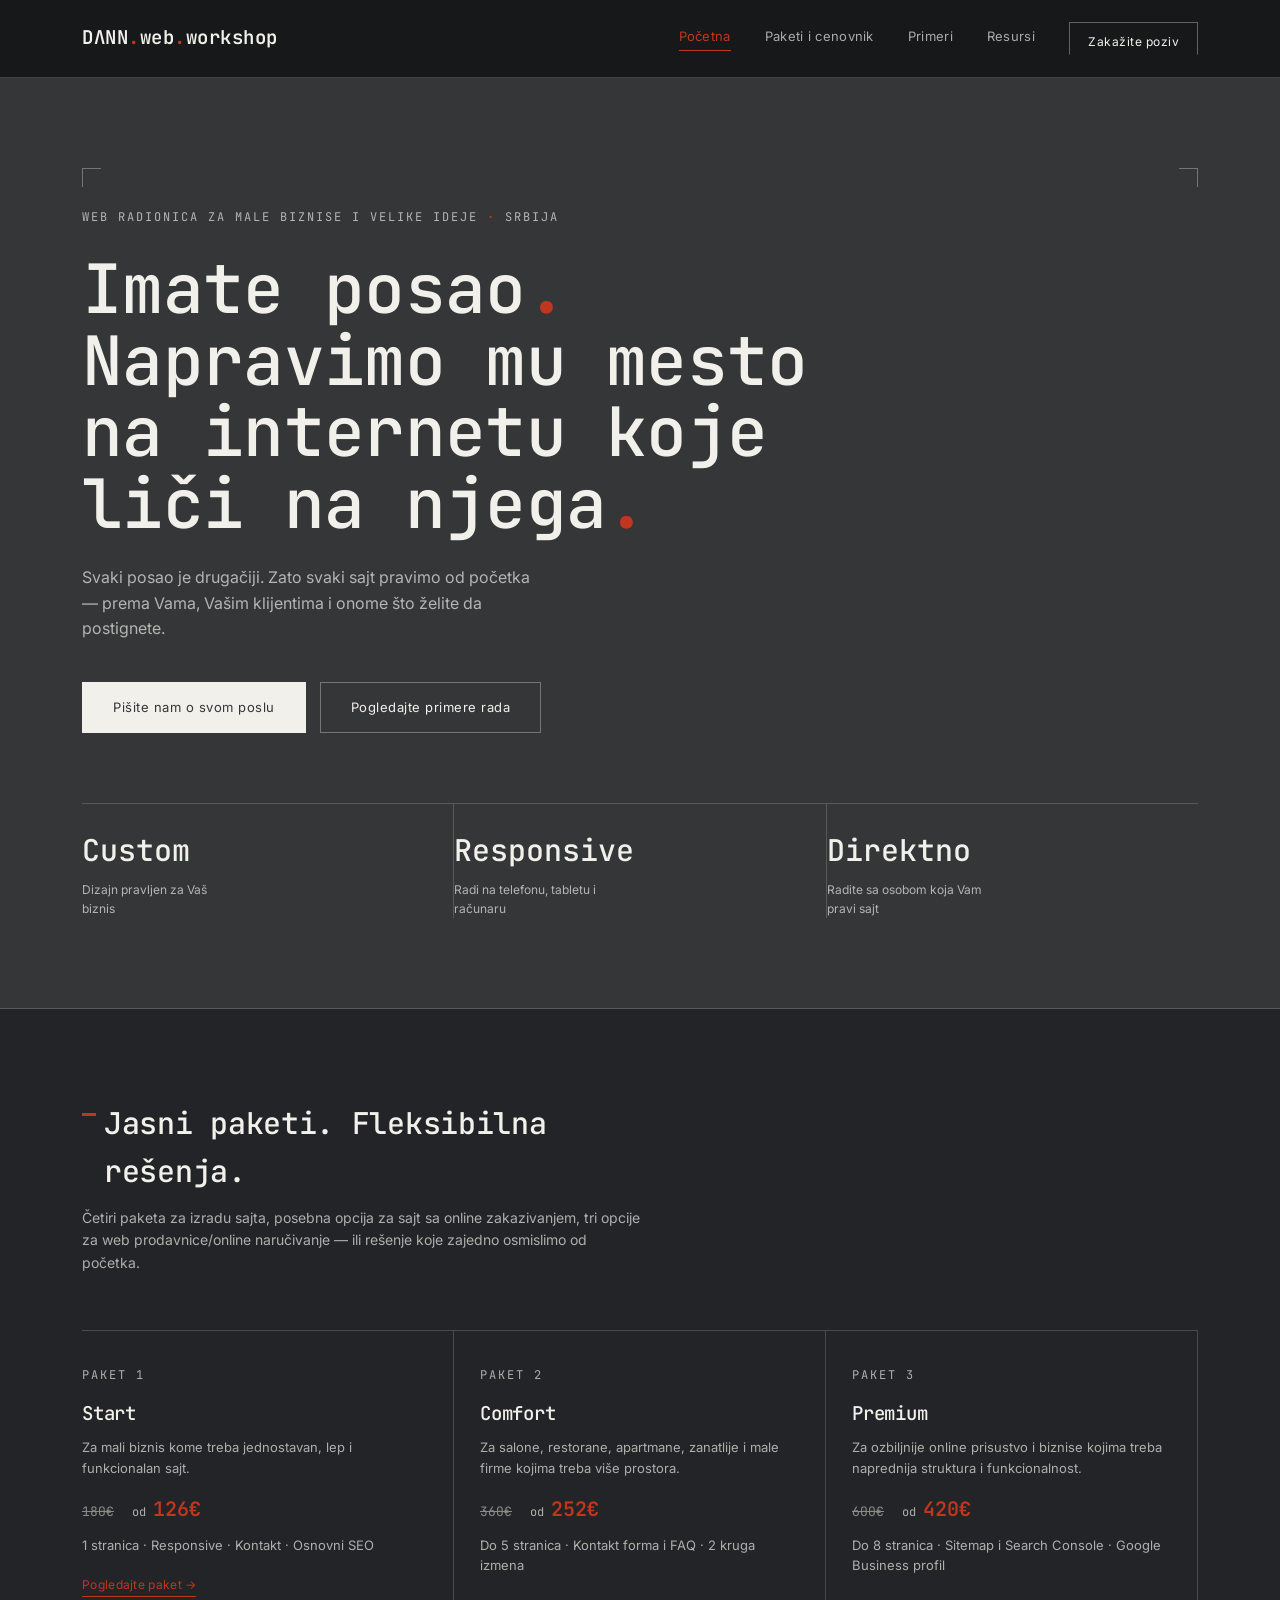
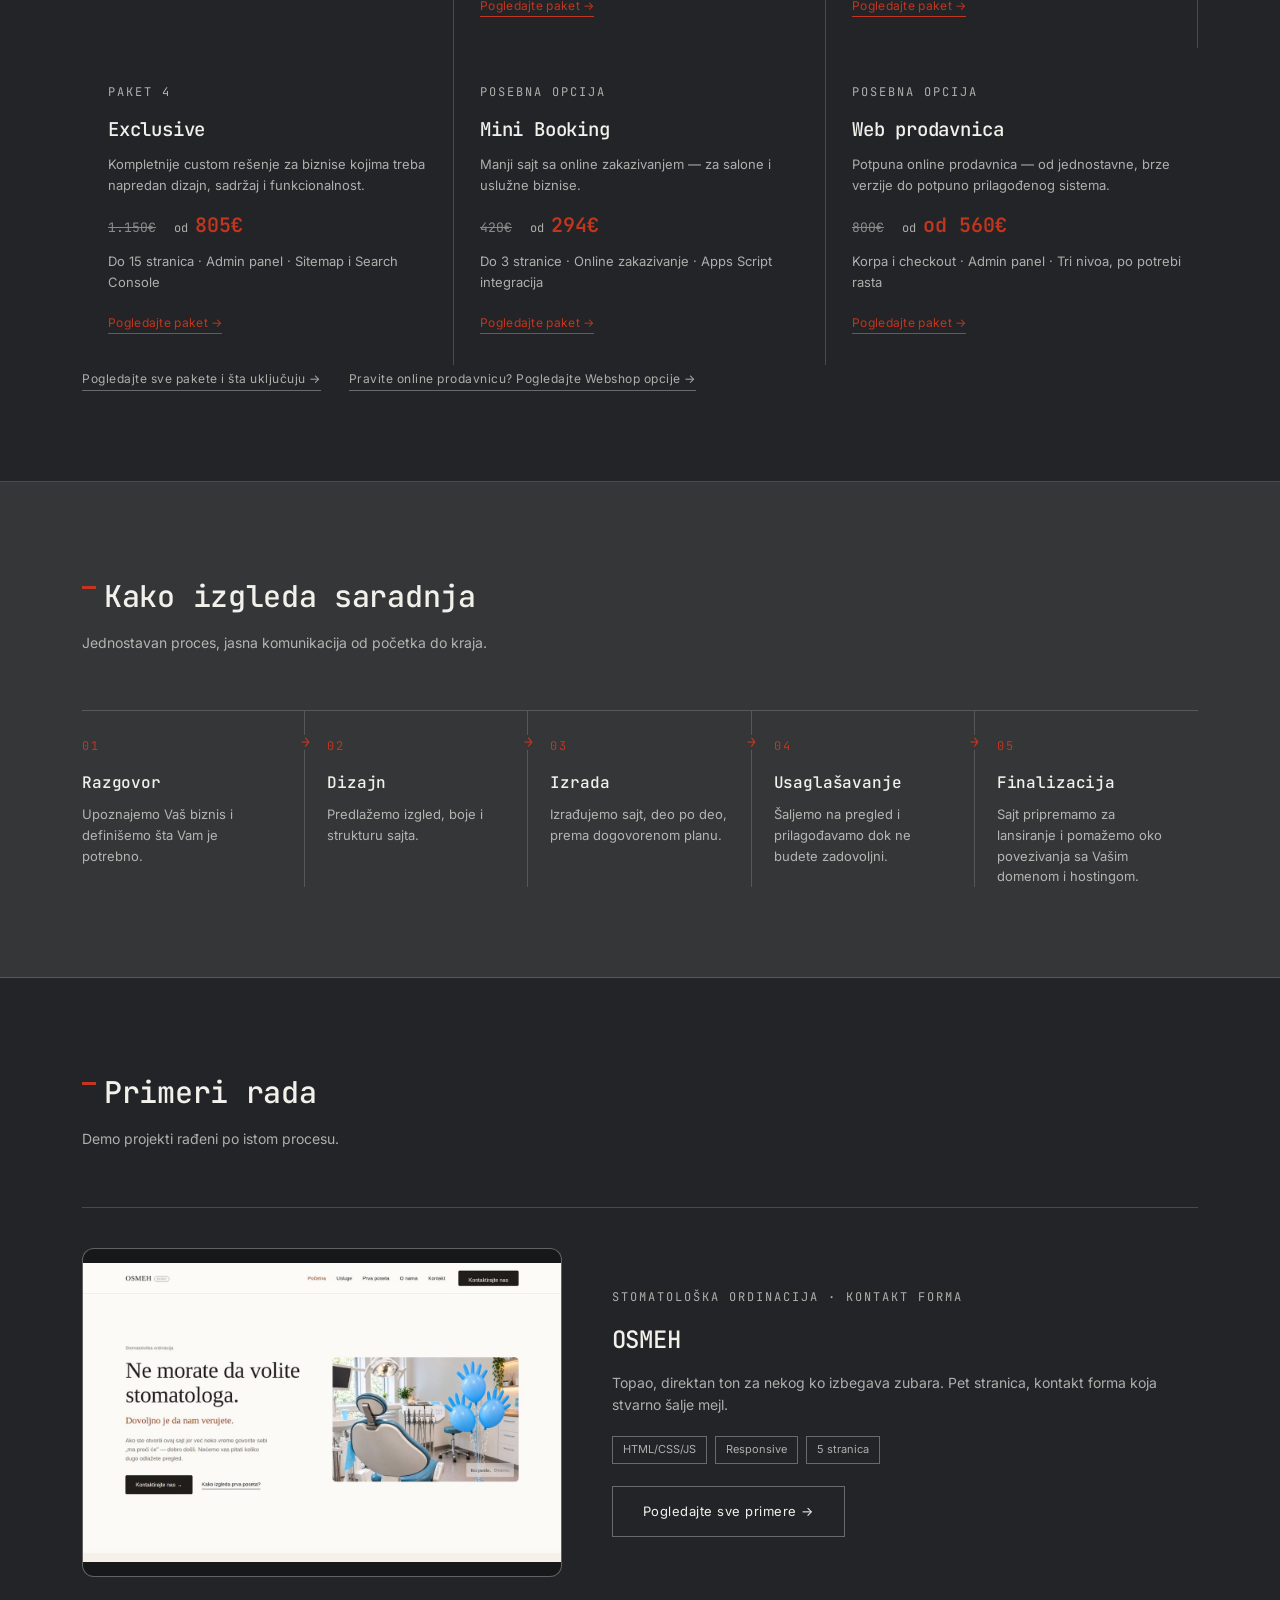
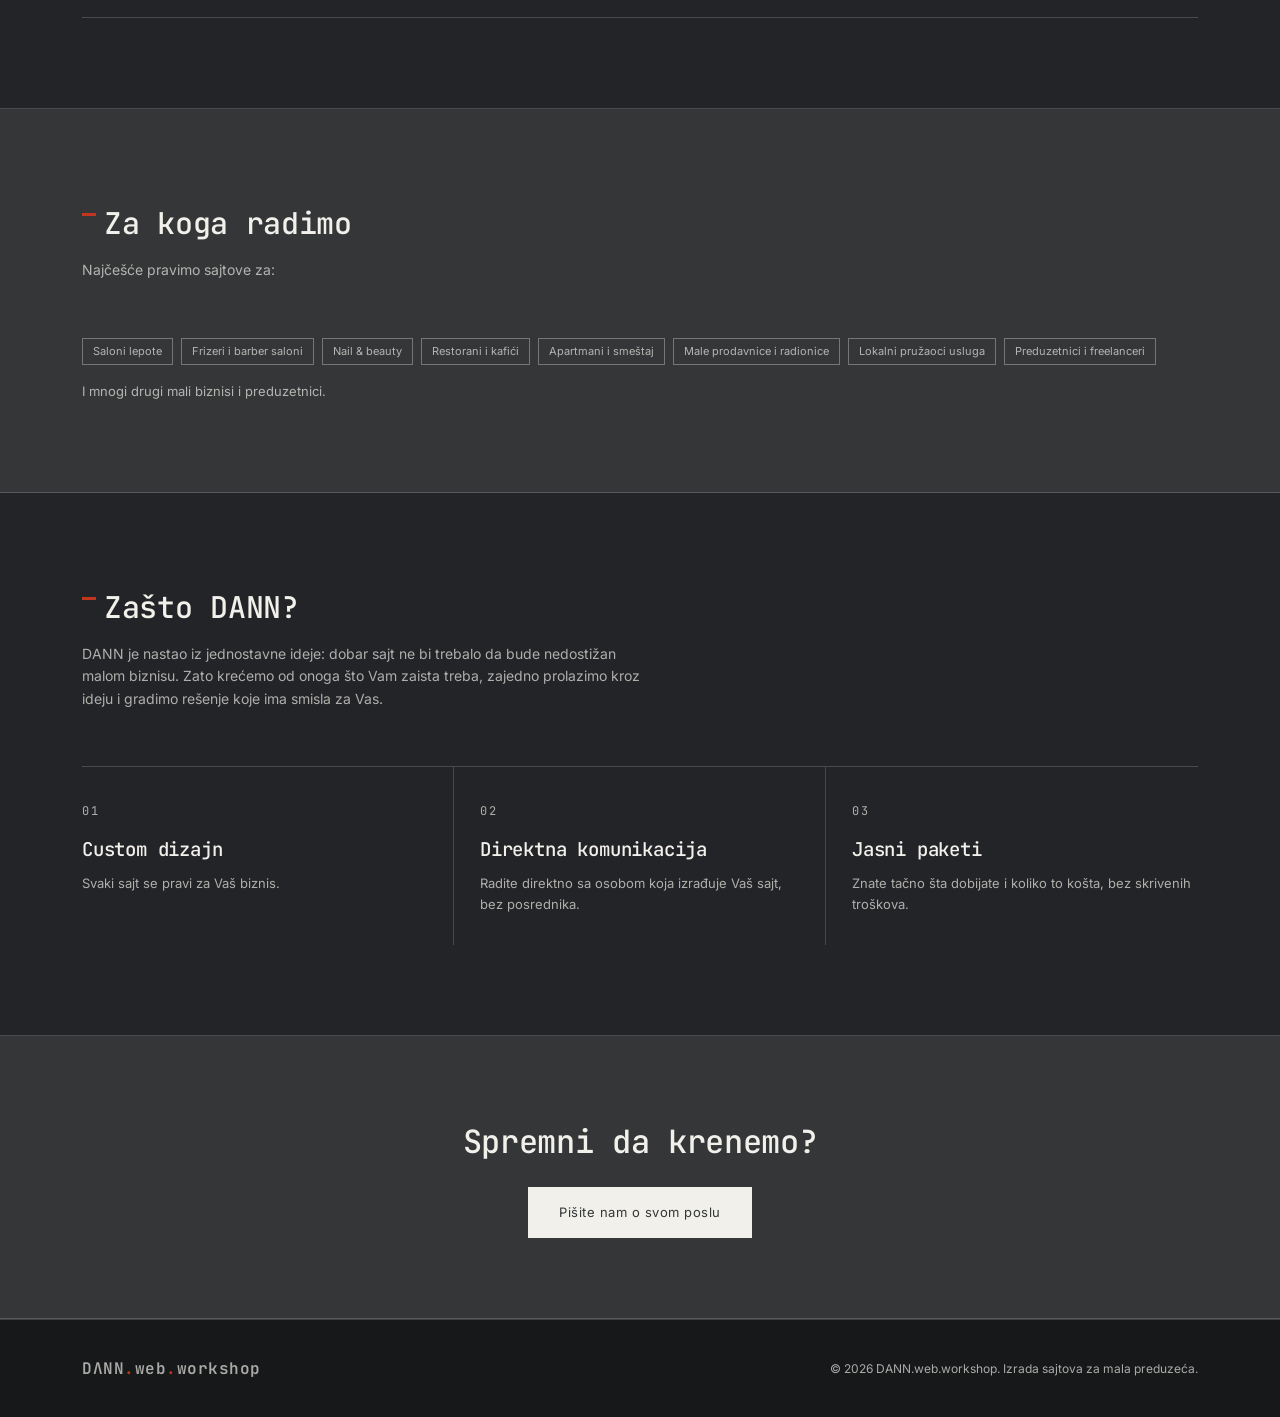
==== commit 93bafcb9: "Remove template reference from custom design text" ====
--- a/index.html
+++ b/index.html
@@ -368,7 +368,7 @@
         <span class="mono">01</span>
         <h3>Custom dizajn</h3>
         <p>
-          Svaki sajt se pravi za Vaš biznis, ne bira se iz šablona.
+          Svaki sajt se pravi za Vaš biznis.
         </p>
       </div>
 
@@ -431,4 +431,4 @@
 <script src="script.js"></script>
 
 </body>
-</html>+</html>
